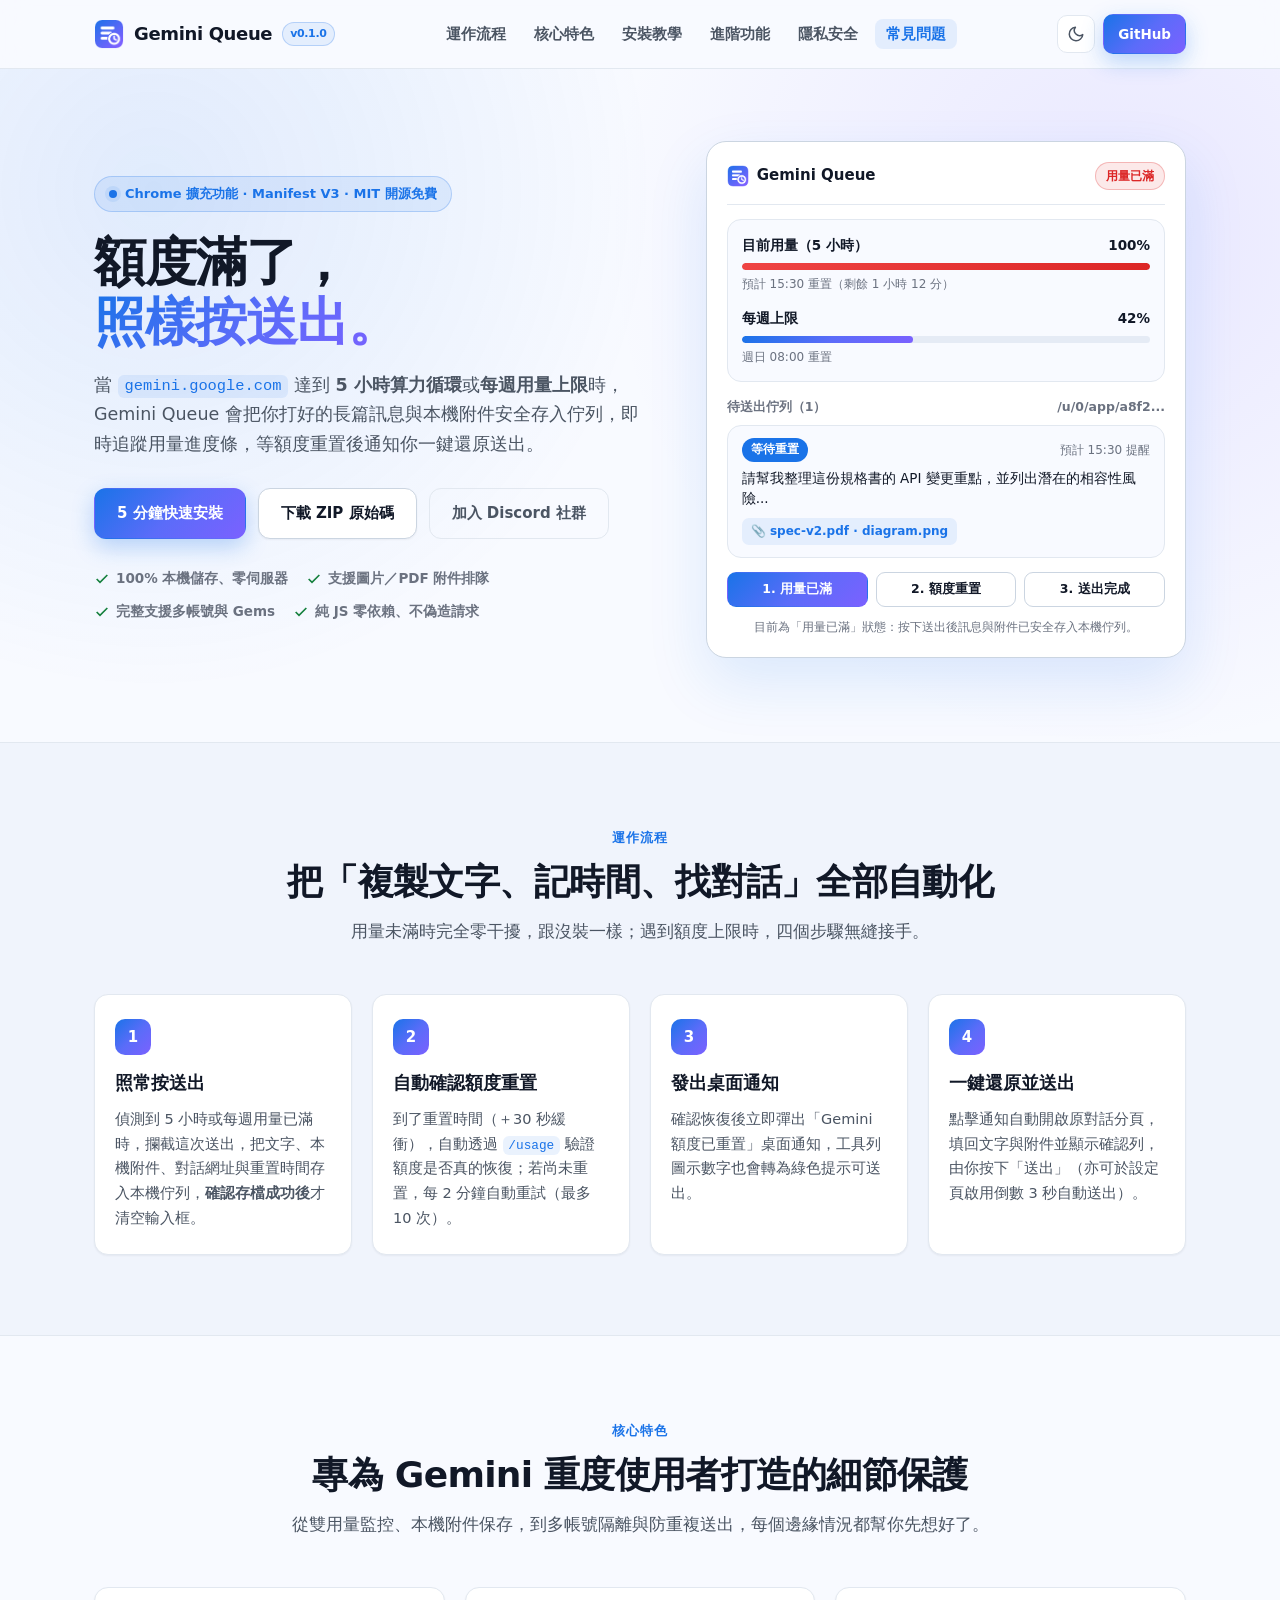
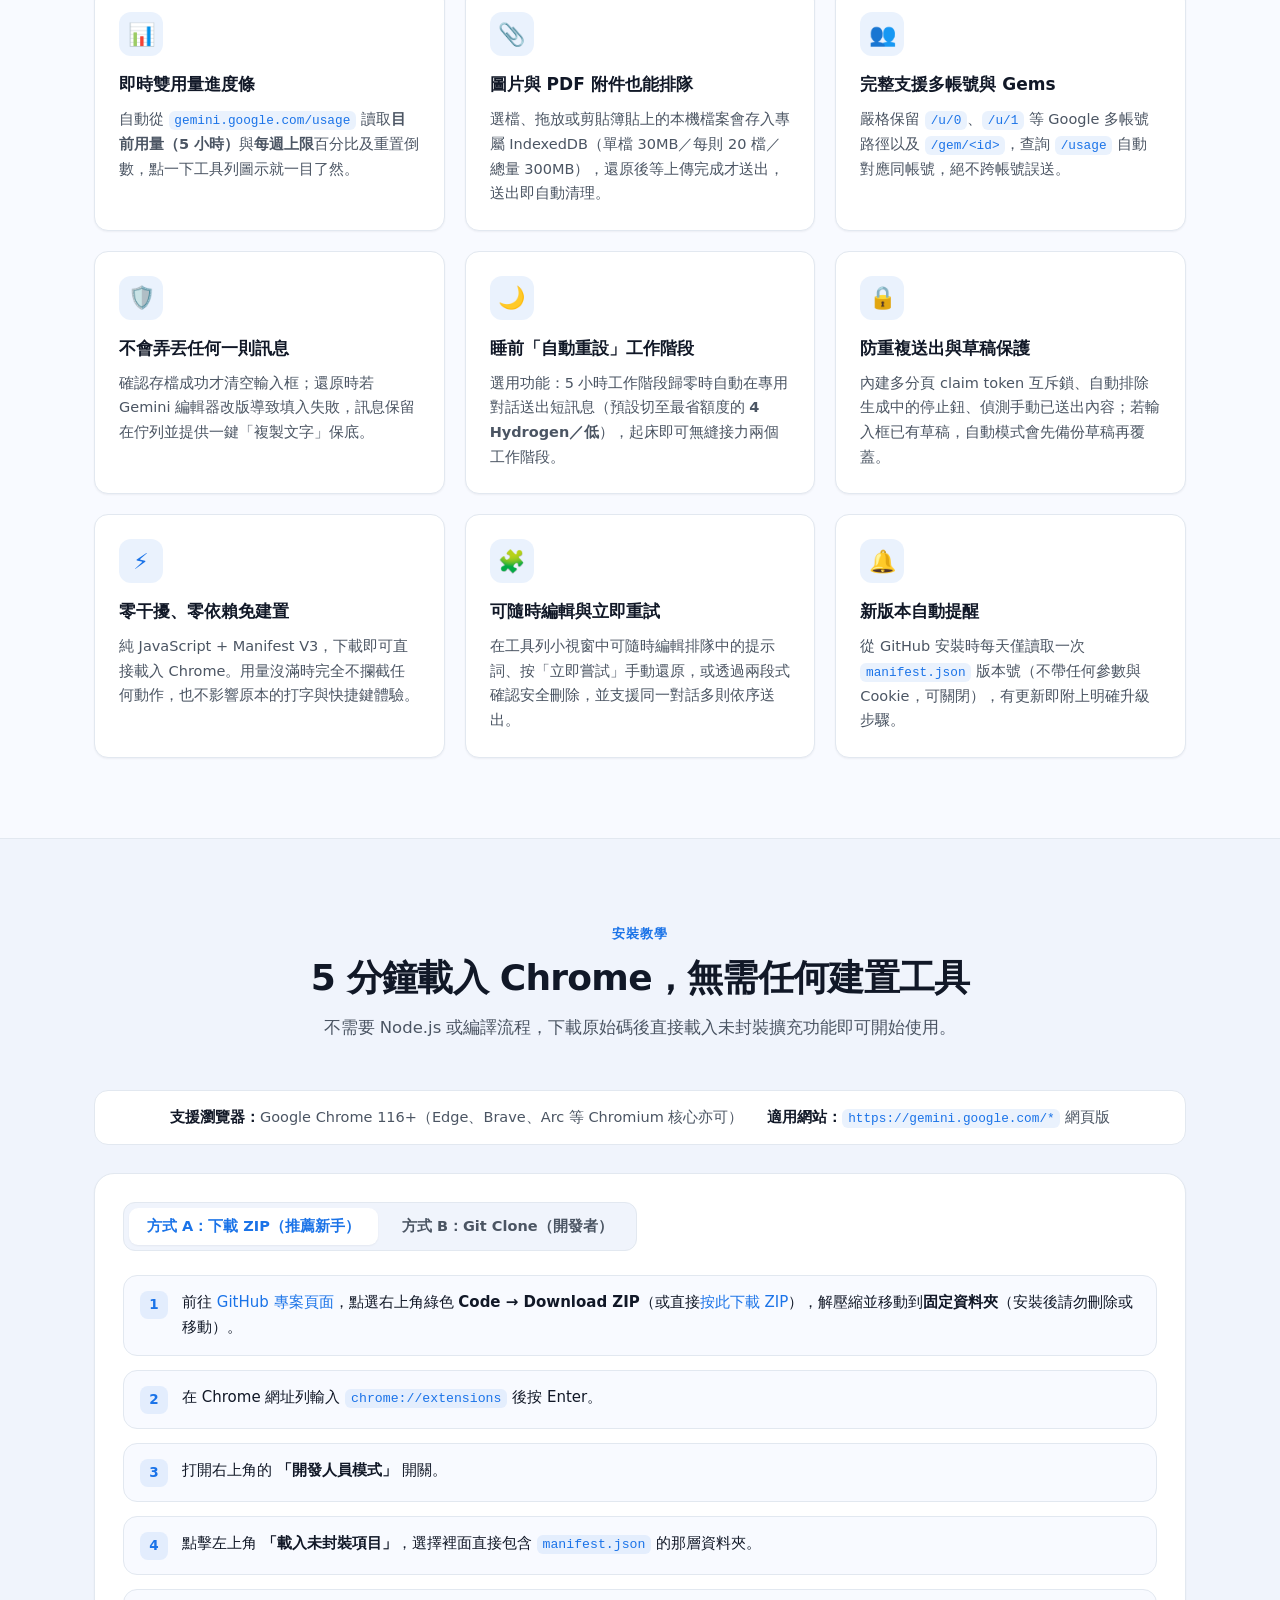
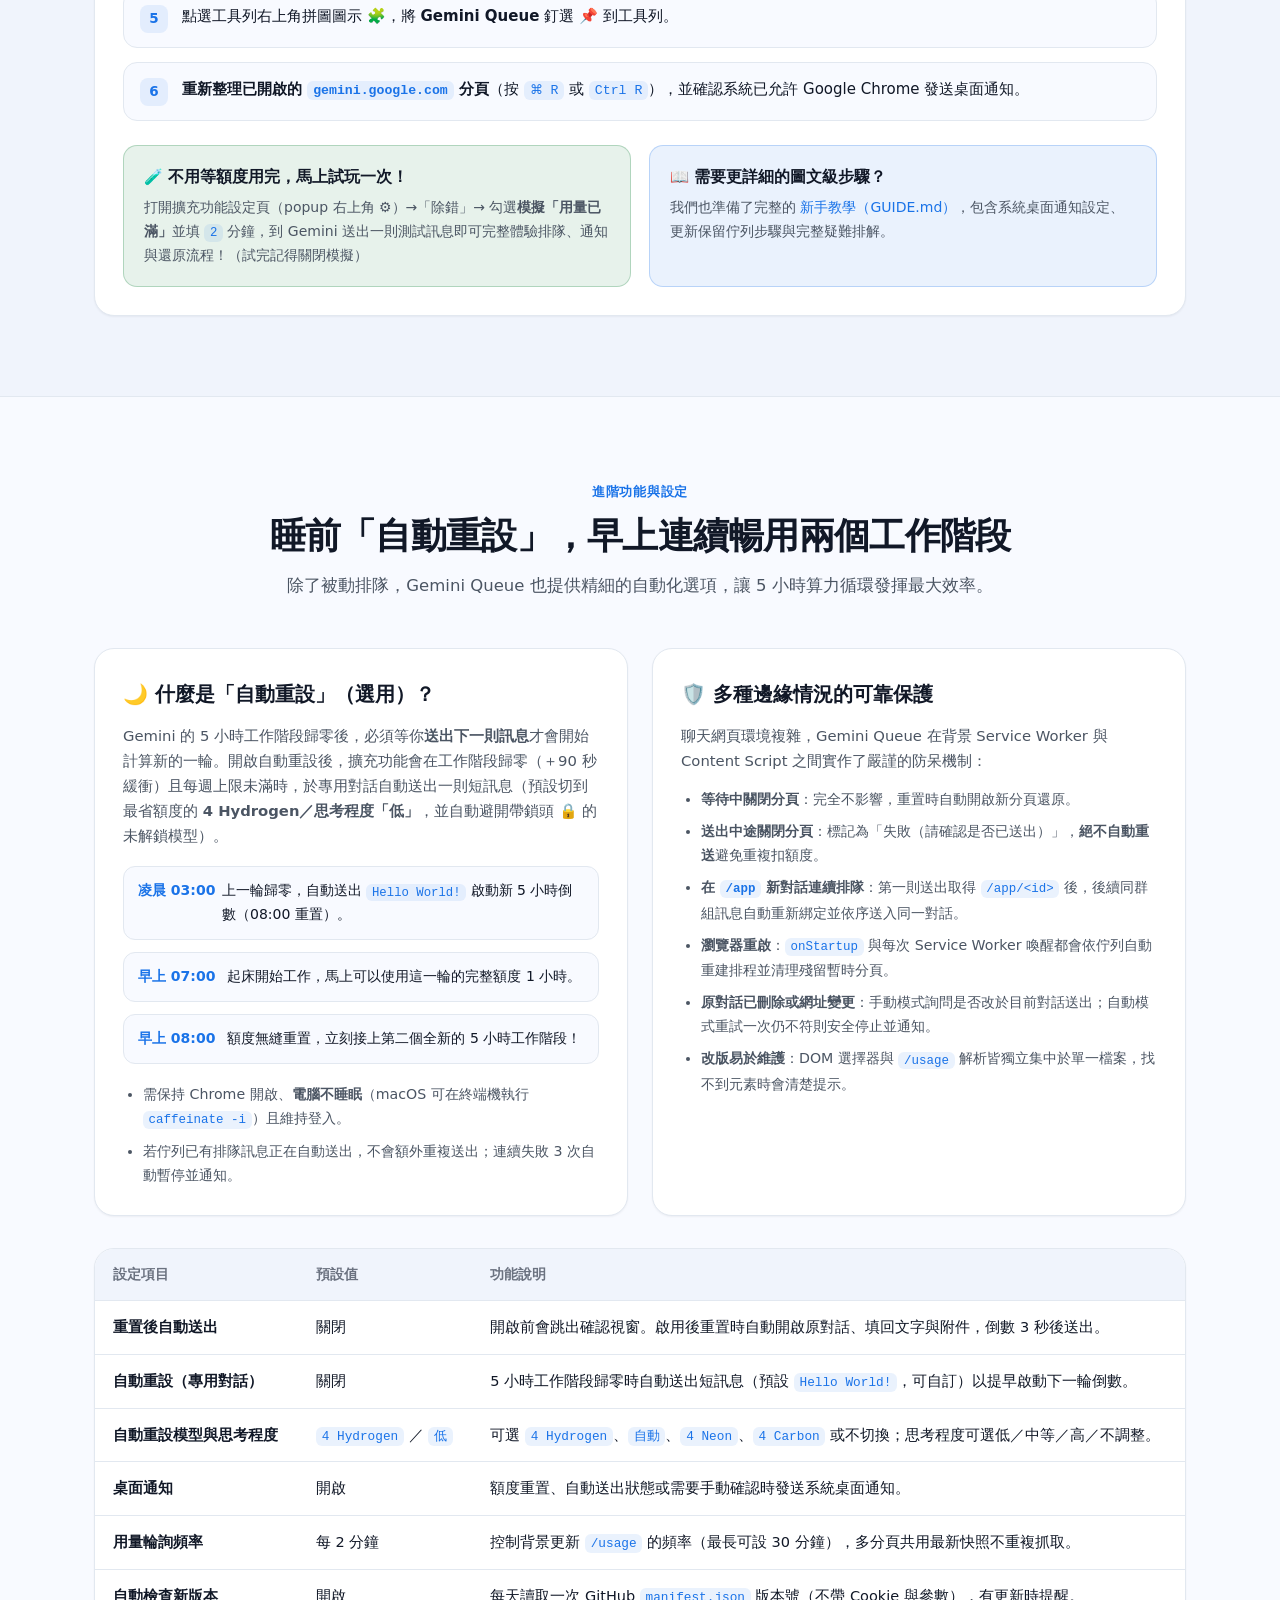
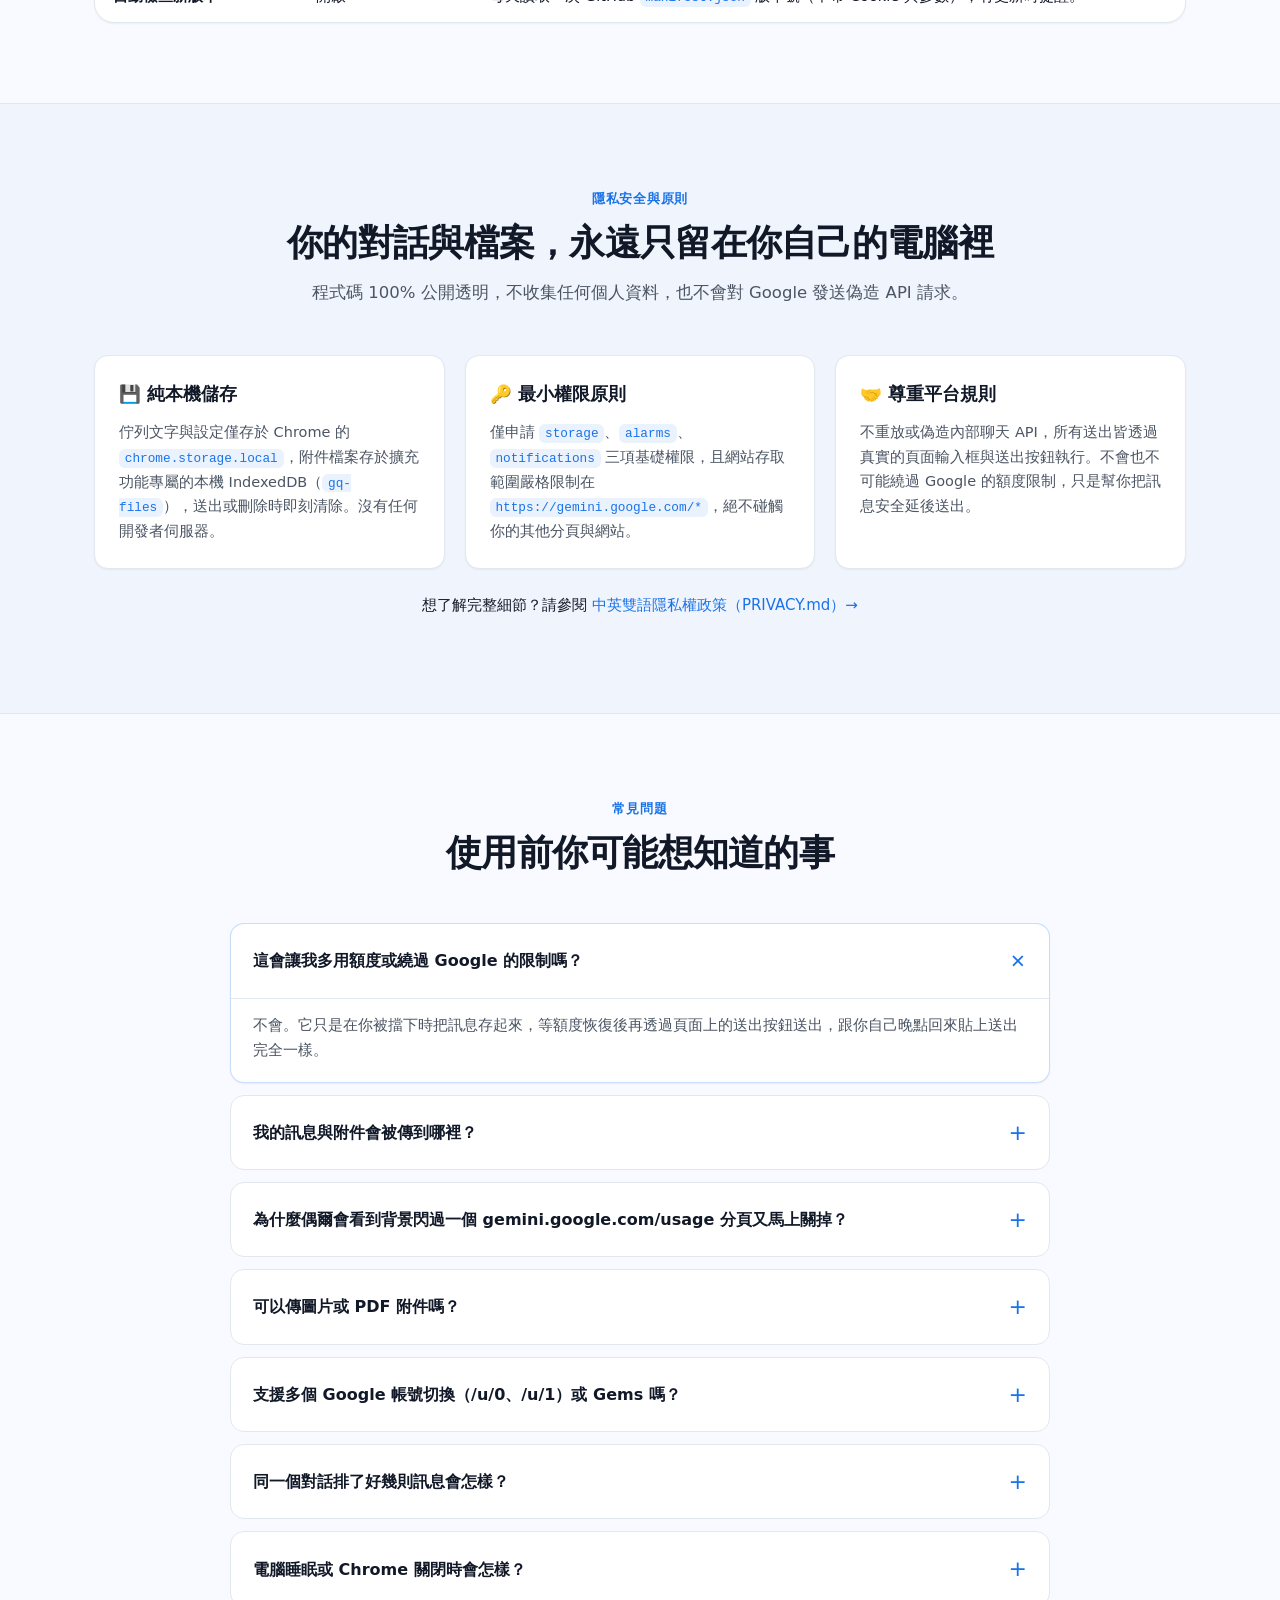
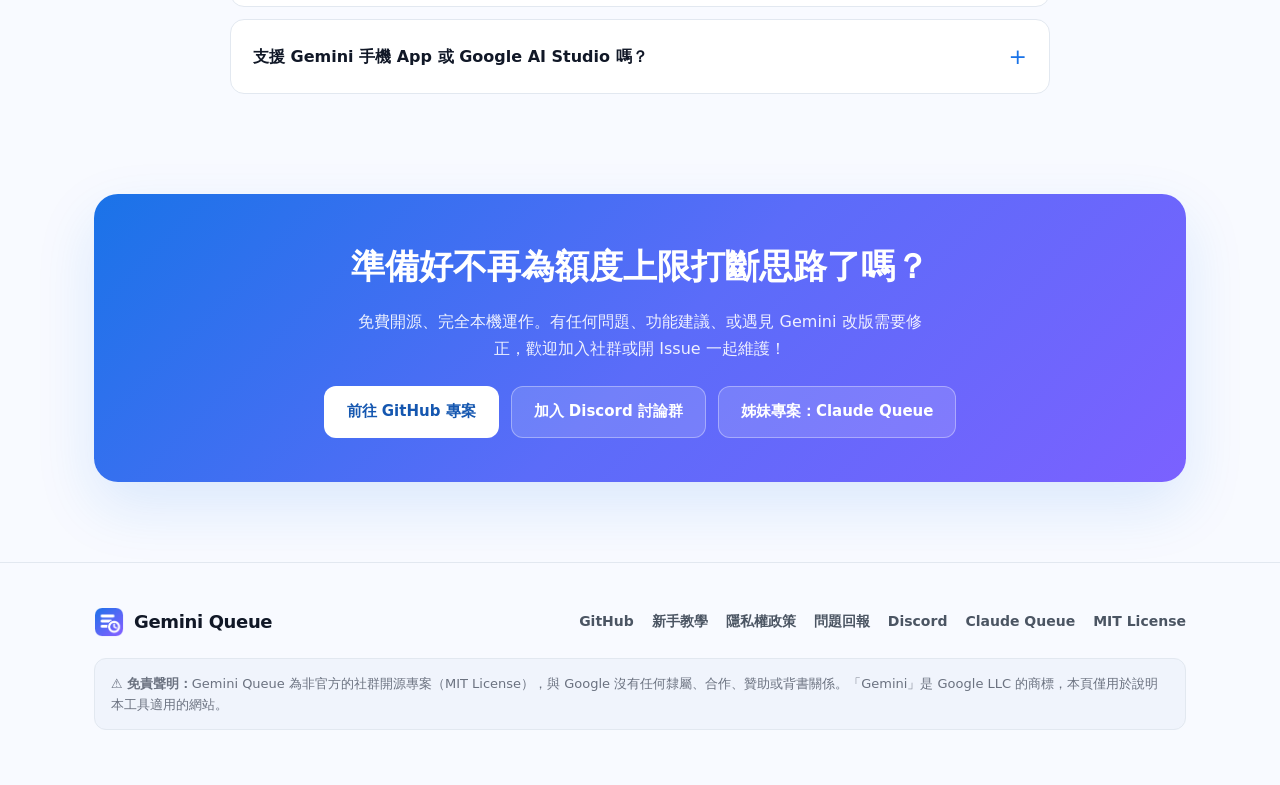
==== docs/index.html @ 6cb1bd37 "docs: add GitHub Pages landing site with SEO and OG preview image" ====
<!DOCTYPE html>
<html lang="zh-Hant">
<head>
  <meta charset="UTF-8">
  <meta name="viewport" content="width=device-width, initial-scale=1.0">
  <title>Gemini Queue — Gemini 用量達上限時自動排隊，額度重置後提醒送出 | 開源 Chrome 擴充功能</title>
  <meta name="description" content="免費開源的 Chrome 擴充功能。當 gemini.google.com 達到 5 小時算力或每週用量上限時，自動將你的訊息與圖片、PDF 附件存入本機佇列，即時追蹤雙用量進度條，並在額度重置後通知你一鍵還原送出。完全本機運作、零伺服器。">
  <meta name="keywords" content="Gemini Queue, Gemini Chrome 擴充功能, Gemini 用量上限, Gemini 額度重置, gemini.google.com, 自動排隊, 訊息佇列, 自動重設, 5小時額度, 開源專案, Chrome Extension">
  <meta name="author" content="ivantw829">
  <meta name="robots" content="index, follow">
  <meta name="theme-color" content="#1a73e8" media="(prefers-color-scheme: light)">
  <meta name="theme-color" content="#0b1020" media="(prefers-color-scheme: dark)">
  <link rel="canonical" href="https://ivantw829.github.io/gemini-queue/">

  <!-- Open Graph / Facebook / LINE / Discord / LinkedIn -->
  <meta property="og:type" content="website">
  <meta property="og:url" content="https://ivantw829.github.io/gemini-queue/">
  <meta property="og:site_name" content="Gemini Queue">
  <meta property="og:locale" content="zh_TW">
  <meta property="og:title" content="Gemini Queue — 額度滿了，照樣按送出">
  <meta property="og:description" content="gemini.google.com 達 5 小時或每週額度上限時，自動保存訊息與本機附件，即時追蹤雙用量進度條，重置後通知你一鍵還原送出。100% 本機運作、MIT 開源免費。">
  <meta property="og:image" content="https://ivantw829.github.io/gemini-queue/og-image.png">
  <meta property="og:image:secure_url" content="https://ivantw829.github.io/gemini-queue/og-image.png">
  <meta property="og:image:type" content="image/png">
  <meta property="og:image:width" content="1200">
  <meta property="og:image:height" content="630">
  <meta property="og:image:alt" content="Gemini Queue — 在 gemini.google.com 用量滿時自動將訊息與附件排入本機佇列，額度重置後通知送出">

  <!-- Twitter / X Card -->
  <meta name="twitter:card" content="summary_large_image">
  <meta name="twitter:title" content="Gemini Queue — 額度滿了，照樣按送出">
  <meta name="twitter:description" content="gemini.google.com 達 5 小時或每週用量上限時，自動保存文字與圖片／PDF 附件至本機佇列，即時追蹤用量條，重置後通知還原送出。">
  <meta name="twitter:image" content="https://ivantw829.github.io/gemini-queue/og-image.png">
  <meta name="twitter:image:alt" content="Gemini Queue Chrome 擴充功能預覽：5 小時與每週雙用量進度條與本機訊息佇列">

  <!-- Favicons -->
  <link rel="icon" type="image/png" sizes="32x32" href="assets/icon32.png">
  <link rel="icon" type="image/png" sizes="128x128" href="assets/icon128.png">
  <link rel="apple-touch-icon" href="assets/icon128.png">

  <link rel="stylesheet" href="styles.css">

  <!-- Prevent flash of wrong theme -->
  <script>
    (function () {
      var saved = localStorage.getItem('gq-docs-theme');
      var dark = window.matchMedia && window.matchMedia('(prefers-color-scheme: dark)').matches;
      document.documentElement.setAttribute('data-theme', saved || (dark ? 'dark' : 'light'));
    })();
  </script>

  <!-- JSON-LD Structured Data: SoftwareApplication + FAQPage -->
  <script type="application/ld+json">
  {
    "@context": "https://schema.org",
    "@graph": [
      {
        "@type": "SoftwareApplication",
        "name": "Gemini Queue",
        "alternateName": "Gemini 佇列擴充功能",
        "applicationCategory": "BrowserApplication",
        "operatingSystem": "Chrome 116+, Edge, Brave, Arc",
        "softwareVersion": "0.1.0",
        "inLanguage": "zh-Hant",
        "url": "https://ivantw829.github.io/gemini-queue/",
        "downloadUrl": "https://github.com/ivantw829/gemini-queue",
        "codeRepository": "https://github.com/ivantw829/gemini-queue",
        "license": "https://opensource.org/licenses/MIT",
        "image": "https://ivantw829.github.io/gemini-queue/og-image.png",
        "description": "免費開源的 Chrome 擴充功能。當 gemini.google.com 達到 5 小時算力循環上限或每週上限時，自動把你要送出的訊息與本機附件存入佇列，等額度重置後發出桌面通知並協助填回原對話送出。",
        "offers": {
          "@type": "Offer",
          "price": "0",
          "priceCurrency": "TWD"
        },
        "author": {
          "@type": "Person",
          "name": "ivantw829",
          "url": "https://github.com/ivantw829"
        }
      },
      {
        "@type": "FAQPage",
        "mainEntity": [
          {
            "@type": "Question",
            "name": "這會讓我多用額度或繞過 Google 的限制嗎？",
            "acceptedAnswer": {
              "@type": "Answer",
              "text": "不會。它只是在你被擋下時把訊息存起來，等額度恢復後再透過頁面上的送出按鈕送出，跟你自己晚點回來貼上送出完全一樣。"
            }
          },
          {
            "@type": "Question",
            "name": "我的訊息與附件會被傳到哪裡？",
            "acceptedAnswer": {
              "@type": "Answer",
              "text": "哪裡都不會。佇列文字只存在你自己 Chrome 的 chrome.storage.local，附件存在擴充功能自己的本機 IndexedDB（gq-files），訊息送出或刪除時就會一併清除。"
            }
          },
          {
            "@type": "Question",
            "name": "可以傳圖片或 PDF 附件嗎？",
            "acceptedAnswer": {
              "@type": "Answer",
              "text": "可以。從電腦選取、拖放或剪貼簿貼上的檔案都會連同文字一起排隊（單檔上限 30MB、每則 20 個、佇列總量 300MB），重置後自動加回輸入區並等上傳完成才送出。Google 雲端硬碟連結的附件無法保存，遇到時會提示並照原本方式處理。"
            }
          },
          {
            "@type": "Question",
            "name": "支援多個 Google 帳號切換（/u/0、/u/1）或 Gems 嗎？",
            "acceptedAnswer": {
              "@type": "Answer",
              "text": "支援。排隊時會完整保留 /u/<n> 帳號路徑與 /gem/<id>，查詢 /usage 時也會自動對應同一個 /u/<n>/usage 帳號，不會跨帳號誤送或讀錯額度。"
            }
          },
          {
            "@type": "Question",
            "name": "為什麼偶爾會看到背景閃過一個 gemini.google.com/usage 分頁又馬上關掉？",
            "acceptedAnswer": {
              "@type": "Answer",
              "text": "因為 gemini.google.com 禁止 iframe 內嵌（X-Frame-Options: DENY）且用量百分比由前端動態渲染，擴充功能會在背景靜默開一個不搶焦點的 /usage 分頁讀取最新百分比，讀完（約 1–2 秒）立刻自動關閉。你也可以調整輪詢頻率，或自己釘選一個 /usage 分頁讓擴充功能直接複用。"
            }
          },
          {
            "@type": "Question",
            "name": "電腦睡眠或 Chrome 關閉時會怎樣？",
            "acceptedAnswer": {
              "@type": "Answer",
              "text": "Chrome 關閉時無法執行排程。下次打開 Chrome 時會自動重建排程；若重置時間已經過了，會立刻檢查並通知你。"
            }
          }
        ]
      }
    ]
  }
  </script>
</head>
<body>
  <!-- Header & Sticky Navigation -->
  <header class="site-header">
    <div class="container nav-inner">
      <a class="brand" href="#top" aria-label="Gemini Queue 首頁">
        <img src="assets/icon32.png" alt="Gemini Queue 圖示" width="30" height="30">
        <span>Gemini Queue</span>
        <span class="version-tag">v0.1.0</span>
      </a>

      <nav aria-label="主要導覽">
        <ul class="nav-links" id="navLinks">
          <li><a href="#workflow">運作流程</a></li>
          <li><a href="#features">核心特色</a></li>
          <li><a href="#install">安裝教學</a></li>
          <li><a href="#advanced">進階功能</a></li>
          <li><a href="#privacy">隱私安全</a></li>
          <li><a href="#faq">常見問題</a></li>
        </ul>
      </nav>

      <div class="nav-actions">
        <button class="icon-btn" id="themeToggle" type="button" aria-label="切換深淺色主題" title="切換深淺色主題">
          <svg id="iconSun" width="18" height="18" viewBox="0 0 24 24" fill="none" stroke="currentColor" stroke-width="2" stroke-linecap="round" stroke-linejoin="round" style="display:none" aria-hidden="true">
            <circle cx="12" cy="12" r="4"></circle>
            <path d="M12 2v2M12 20v2M4.93 4.93l1.41 1.41M17.66 17.66l1.41 1.41M2 12h2M20 12h2M6.34 17.66l-1.41 1.41M19.07 4.93l-1.41 1.41"></path>
          </svg>
          <svg id="iconMoon" width="18" height="18" viewBox="0 0 24 24" fill="none" stroke="currentColor" stroke-width="2" stroke-linecap="round" stroke-linejoin="round" aria-hidden="true">
            <path d="M21 12.79A9 9 0 1 1 11.21 3 7 7 0 0 0 21 12.79z"></path>
          </svg>
        </button>

        <a class="btn btn-primary btn-sm nav-cta-desktop" href="https://github.com/ivantw829/gemini-queue" target="_blank" rel="noopener noreferrer">
          GitHub
        </a>

        <button class="icon-btn menu-toggle" id="menuToggle" type="button" aria-label="開啟導覽選單" aria-expanded="false" aria-controls="navLinks">
          <svg width="20" height="20" viewBox="0 0 24 24" fill="none" stroke="currentColor" stroke-width="2" stroke-linecap="round" aria-hidden="true">
            <path d="M4 6h16M4 12h16M4 18h16"></path>
          </svg>
        </button>
      </div>
    </div>
  </header>

  <main id="top">
    <!-- Hero Section -->
    <section class="hero">
      <div class="container hero-grid">
        <div>
          <div class="hero-badge">
            <span class="pulse-dot" aria-hidden="true"></span>
            Chrome 擴充功能 · Manifest V3 · MIT 開源免費
          </div>
          <h1>
            額度滿了，<br>
            <span class="gradient-text">照樣按送出。</span>
          </h1>
          <p class="hero-desc">
            當 <code>gemini.google.com</code> 達到 <strong>5 小時算力循環</strong>或<strong>每週用量上限</strong>時，Gemini Queue 會把你打好的長篇訊息與本機附件安全存入佇列，即時追蹤用量進度條，等額度重置後通知你一鍵還原送出。
          </p>
          <div class="hero-cta">
            <a class="btn btn-primary" href="#install">
              5 分鐘快速安裝
            </a>
            <a class="btn btn-secondary" href="https://github.com/ivantw829/gemini-queue/archive/refs/heads/main.zip" rel="noopener noreferrer">
              下載 ZIP 原始碼
            </a>
            <a class="btn btn-ghost" href="https://discord.gg/yEpS7vSJtv" target="_blank" rel="noopener noreferrer">
              加入 Discord 社群
            </a>
          </div>
          <ul class="trust-list" aria-label="核心保證">
            <li>
              <svg width="16" height="16" viewBox="0 0 24 24" fill="none" stroke="currentColor" stroke-width="2.5" aria-hidden="true"><polyline points="20 6 9 17 4 12"></polyline></svg>
              100% 本機儲存、零伺服器
            </li>
            <li>
              <svg width="16" height="16" viewBox="0 0 24 24" fill="none" stroke="currentColor" stroke-width="2.5" aria-hidden="true"><polyline points="20 6 9 17 4 12"></polyline></svg>
              支援圖片／PDF 附件排隊
            </li>
            <li>
              <svg width="16" height="16" viewBox="0 0 24 24" fill="none" stroke="currentColor" stroke-width="2.5" aria-hidden="true"><polyline points="20 6 9 17 4 12"></polyline></svg>
              完整支援多帳號與 Gems
            </li>
            <li>
              <svg width="16" height="16" viewBox="0 0 24 24" fill="none" stroke="currentColor" stroke-width="2.5" aria-hidden="true"><polyline points="20 6 9 17 4 12"></polyline></svg>
              純 JS 零依賴、不偽造請求
            </li>
          </ul>
        </div>

        <!-- Interactive Popup Preview -->
        <div class="demo-shell" aria-label="Gemini Queue 互動體驗預覽">
          <div class="demo-topbar">
            <div class="demo-title">
              <img src="assets/icon32.png" alt="" width="22" height="22">
              <span>Gemini Queue</span>
            </div>
            <span class="demo-status-pill" id="demoStatus">用量已滿</span>
          </div>

          <div class="demo-card">
            <div class="meter">
              <div class="meter-head">
                <span>目前用量（5 小時）</span>
                <span id="demoFivePct">100%</span>
              </div>
              <div class="meter-bar">
                <div class="meter-fill full" id="demoFiveFill" style="width: 100%"></div>
              </div>
              <div class="meter-meta" id="demoFiveMeta">預計 15:30 重置（剩餘 1 小時 12 分）</div>
            </div>
            <div class="meter">
              <div class="meter-head">
                <span>每週上限</span>
                <span id="demoWeekPct">42%</span>
              </div>
              <div class="meter-bar">
                <div class="meter-fill" id="demoWeekFill" style="width: 42%"></div>
              </div>
              <div class="meter-meta" id="demoWeekMeta">週日 08:00 重置</div>
            </div>
          </div>

          <div class="demo-queue-head">
            <span id="demoQueueCount">待送出佇列（1）</span>
            <span>/u/0/app/a8f2...</span>
          </div>

          <div class="demo-queue-item" id="demoQueueCard">
            <div class="demo-item-top">
              <span class="badge badge-waiting" id="demoBadge">等待重置</span>
              <span class="meter-meta" id="demoItemTime">預計 15:30 提醒</span>
            </div>
            <p class="demo-item-text">請幫我整理這份規格書的 API 變更重點，並列出潛在的相容性風險...</p>
            <div class="demo-item-files">📎 spec-v2.pdf · diagram.png</div>
          </div>

          <div class="demo-controls" role="group" aria-label="互動狀態切換">
            <button class="demo-btn active" type="button" data-demo-state="full" aria-pressed="true">1. 用量已滿</button>
            <button class="demo-btn" type="button" data-demo-state="reset" aria-pressed="false">2. 額度重置</button>
            <button class="demo-btn" type="button" data-demo-state="sent" aria-pressed="false">3. 送出完成</button>
          </div>
          <p class="demo-hint" id="demoHint">目前為「用量已滿」狀態：按下送出後訊息與附件已安全存入本機佇列。</p>
        </div>
      </div>
    </section>

    <!-- How It Works -->
    <section class="section section-alt" id="workflow">
      <div class="container">
        <div class="section-header">
          <span class="section-eyebrow">運作流程</span>
          <h2>把「複製文字、記時間、找對話」全部自動化</h2>
          <p>用量未滿時完全零干擾，跟沒裝一樣；遇到額度上限時，四個步驟無縫接手。</p>
        </div>

        <div class="steps-grid">
          <article class="step-card">
            <div class="step-num">1</div>
            <h3>照常按送出</h3>
            <p>偵測到 5 小時或每週用量已滿時，攔截這次送出，把文字、本機附件、對話網址與重置時間存入本機佇列，<strong>確認存檔成功後</strong>才清空輸入框。</p>
          </article>
          <article class="step-card">
            <div class="step-num">2</div>
            <h3>自動確認額度重置</h3>
            <p>到了重置時間（＋30 秒緩衝），自動透過 <code>/usage</code> 驗證額度是否真的恢復；若尚未重置，每 2 分鐘自動重試（最多 10 次）。</p>
          </article>
          <article class="step-card">
            <div class="step-num">3</div>
            <h3>發出桌面通知</h3>
            <p>確認恢復後立即彈出「Gemini 額度已重置」桌面通知，工具列圖示數字也會轉為綠色提示可送出。</p>
          </article>
          <article class="step-card">
            <div class="step-num">4</div>
            <h3>一鍵還原並送出</h3>
            <p>點擊通知自動開啟原對話分頁，填回文字與附件並顯示確認列，由你按下「送出」（亦可於設定頁啟用倒數 3 秒自動送出）。</p>
          </article>
        </div>
      </div>
    </section>

    <!-- Core Features -->
    <section class="section" id="features">
      <div class="container">
        <div class="section-header">
          <span class="section-eyebrow">核心特色</span>
          <h2>專為 Gemini 重度使用者打造的細節保護</h2>
          <p>從雙用量監控、本機附件保存，到多帳號隔離與防重複送出，每個邊緣情況都幫你先想好了。</p>
        </div>

        <div class="features-grid">
          <article class="feature-card">
            <div class="feature-icon" aria-hidden="true">📊</div>
            <h3>即時雙用量進度條</h3>
            <p>自動從 <code>gemini.google.com/usage</code> 讀取<strong>目前用量（5 小時）</strong>與<strong>每週上限</strong>百分比及重置倒數，點一下工具列圖示就一目了然。</p>
          </article>

          <article class="feature-card">
            <div class="feature-icon" aria-hidden="true">📎</div>
            <h3>圖片與 PDF 附件也能排隊</h3>
            <p>選檔、拖放或剪貼簿貼上的本機檔案會存入專屬 IndexedDB（單檔 30MB／每則 20 檔／總量 300MB），還原後等上傳完成才送出，送出即自動清理。</p>
          </article>

          <article class="feature-card">
            <div class="feature-icon" aria-hidden="true">👥</div>
            <h3>完整支援多帳號與 Gems</h3>
            <p>嚴格保留 <code>/u/0</code>、<code>/u/1</code> 等 Google 多帳號路徑以及 <code>/gem/&lt;id&gt;</code>，查詢 <code>/usage</code> 自動對應同帳號，絕不跨帳號誤送。</p>
          </article>

          <article class="feature-card">
            <div class="feature-icon" aria-hidden="true">🛡️</div>
            <h3>不會弄丟任何一則訊息</h3>
            <p>確認存檔成功才清空輸入框；還原時若 Gemini 編輯器改版導致填入失敗，訊息保留在佇列並提供一鍵「複製文字」保底。</p>
          </article>

          <article class="feature-card">
            <div class="feature-icon" aria-hidden="true">🌙</div>
            <h3>睡前「自動重設」工作階段</h3>
            <p>選用功能：5 小時工作階段歸零時自動在專用對話送出短訊息（預設切至最省額度的 <strong>4 Hydrogen／低</strong>），起床即可無縫接力兩個工作階段。</p>
          </article>

          <article class="feature-card">
            <div class="feature-icon" aria-hidden="true">🔒</div>
            <h3>防重複送出與草稿保護</h3>
            <p>內建多分頁 claim token 互斥鎖、自動排除生成中的停止鈕、偵測手動已送出內容；若輸入框已有草稿，自動模式會先備份草稿再覆蓋。</p>
          </article>

          <article class="feature-card">
            <div class="feature-icon" aria-hidden="true">⚡</div>
            <h3>零干擾、零依賴免建置</h3>
            <p>純 JavaScript + Manifest V3，下載即可直接載入 Chrome。用量沒滿時完全不攔截任何動作，也不影響原本的打字與快捷鍵體驗。</p>
          </article>

          <article class="feature-card">
            <div class="feature-icon" aria-hidden="true">🧩</div>
            <h3>可隨時編輯與立即重試</h3>
            <p>在工具列小視窗中可隨時編輯排隊中的提示詞、按「立即嘗試」手動還原，或透過兩段式確認安全刪除，並支援同一對話多則依序送出。</p>
          </article>

          <article class="feature-card">
            <div class="feature-icon" aria-hidden="true">🔔</div>
            <h3>新版本自動提醒</h3>
            <p>從 GitHub 安裝時每天僅讀取一次 <code>manifest.json</code> 版本號（不帶任何參數與 Cookie，可關閉），有更新即附上明確升級步驟。</p>
          </article>
        </div>
      </div>
    </section>

    <!-- Installation Guide -->
    <section class="section section-alt" id="install">
      <div class="container">
        <div class="section-header">
          <span class="section-eyebrow">安裝教學</span>
          <h2>5 分鐘載入 Chrome，無需任何建置工具</h2>
          <p>不需要 Node.js 或編譯流程，下載原始碼後直接載入未封裝擴充功能即可開始使用。</p>
        </div>

        <div class="prereq-bar">
          <span><strong>支援瀏覽器：</strong>Google Chrome 116+（Edge、Brave、Arc 等 Chromium 核心亦可）</span>
          <span><strong>適用網站：</strong><code>https://gemini.google.com/*</code> 網頁版</span>
        </div>

        <div class="tabs-wrap">
          <div class="tab-list" role="tablist" aria-label="安裝方式">
            <button class="tab-btn active" type="button" role="tab" aria-selected="true" data-tab-target="zip">方式 A：下載 ZIP（推薦新手）</button>
            <button class="tab-btn" type="button" role="tab" aria-selected="false" data-tab-target="git">方式 B：Git Clone（開發者）</button>
          </div>

          <div class="tab-panel" data-tab-panel="zip">
            <ol class="install-steps">
              <li><span>前往 <a href="https://github.com/ivantw829/gemini-queue" target="_blank" rel="noopener noreferrer">GitHub 專案頁面</a>，點選右上角綠色 <strong>Code → Download ZIP</strong>（或直接<a href="https://github.com/ivantw829/gemini-queue/archive/refs/heads/main.zip" rel="noopener noreferrer">按此下載 ZIP</a>），解壓縮並移動到<strong>固定資料夾</strong>（安裝後請勿刪除或移動）。</span></li>
              <li><span>在 Chrome 網址列輸入 <code>chrome://extensions</code> 後按 Enter。</span></li>
              <li><span>打開右上角的 <strong>「開發人員模式」</strong> 開關。</span></li>
              <li><span>點擊左上角 <strong>「載入未封裝項目」</strong>，選擇裡面直接包含 <code>manifest.json</code> 的那層資料夾。</span></li>
              <li><span>點選工具列右上角拼圖圖示 🧩，將 <strong>Gemini Queue</strong> 釘選 📌 到工具列。</span></li>
              <li><span><strong>重新整理已開啟的 <code>gemini.google.com</code> 分頁</strong>（按 <code>⌘ R</code> 或 <code>Ctrl R</code>），並確認系統已允許 Google Chrome 發送桌面通知。</span></li>
            </ol>
          </div>

          <div class="tab-panel" data-tab-panel="git" hidden>
            <div class="code-block">
              <code>git clone https://github.com/ivantw829/gemini-queue.git</code>
              <button class="copy-btn" type="button" data-copy="git clone https://github.com/ivantw829/gemini-queue.git">複製指令</button>
            </div>
            <ol class="install-steps">
              <li><span>執行上方指令複製專案到本地固定目錄。</span></li>
              <li><span>開啟 Chrome 網址列 <code>chrome://extensions</code>，打開右上角<strong>「開發人員模式」</strong>。</span></li>
              <li><span>按左上角<strong>「載入未封裝項目」</strong>，選擇 <code>gemini-queue</code> 資料夾。</span></li>
              <li><span>釘選圖示到工具列，並<strong>重新整理已開著的 <code>gemini.google.com</code> 分頁</strong>即可生效。</span></li>
            </ol>
            <div class="code-block" style="margin-top:16px;margin-bottom:0;">
              <code>git pull  # 日後更新程式碼後，到 chrome://extensions 按 ↻ 重新載入即可</code>
              <button class="copy-btn" type="button" data-copy="git pull">複製更新指令</button>
            </div>
          </div>

          <div class="callout-grid">
            <div class="callout callout-tip">
              <h4>🧪 不用等額度用完，馬上試玩一次！</h4>
              <p>打開擴充功能設定頁（popup 右上角 ⚙）→「除錯」→ 勾選<strong>模擬「用量已滿」</strong>並填 <code>2</code> 分鐘，到 Gemini 送出一則測試訊息即可完整體驗排隊、通知與還原流程！（試完記得關閉模擬）</p>
            </div>
            <div class="callout callout-info">
              <h4>📖 需要更詳細的圖文級步驟？</h4>
              <p>我們也準備了完整的 <a href="https://github.com/ivantw829/gemini-queue/blob/main/GUIDE.md" target="_blank" rel="noopener noreferrer">新手教學（GUIDE.md）</a>，包含系統桌面通知設定、更新保留佇列步驟與完整疑難排解。</p>
            </div>
          </div>
        </div>
      </div>
    </section>

    <!-- Advanced Features & Settings -->
    <section class="section" id="advanced">
      <div class="container">
        <div class="section-header">
          <span class="section-eyebrow">進階功能與設定</span>
          <h2>睡前「自動重設」，早上連續暢用兩個工作階段</h2>
          <p>除了被動排隊，Gemini Queue 也提供精細的自動化選項，讓 5 小時算力循環發揮最大效率。</p>
        </div>

        <div class="split-grid">
          <article class="panel-card">
            <h3>🌙 什麼是「自動重設」（選用）？</h3>
            <p>Gemini 的 5 小時工作階段歸零後，必須等你<strong>送出下一則訊息</strong>才會開始計算新的一輪。開啟自動重設後，擴充功能會在工作階段歸零（＋90 秒緩衝）且每週上限未滿時，於專用對話自動送出一則短訊息（預設切到最省額度的 <strong>4 Hydrogen／思考程度「低」</strong>，並自動避開帶鎖頭 🔒 的未解鎖模型）。</p>
            <div class="timeline">
              <div class="timeline-row">
                <span class="timeline-time">凌晨 03:00</span>
                <span>上一輪歸零，自動送出 <code>Hello World!</code> 啟動新 5 小時倒數（08:00 重置）。</span>
              </div>
              <div class="timeline-row">
                <span class="timeline-time">早上 07:00</span>
                <span>起床開始工作，馬上可以使用這一輪的完整額度 1 小時。</span>
              </div>
              <div class="timeline-row">
                <span class="timeline-time">早上 08:00</span>
                <span>額度無縫重置，立刻接上第二個全新的 5 小時工作階段！</span>
              </div>
            </div>
            <ul class="bullet-list">
              <li>需保持 Chrome 開啟、<strong>電腦不睡眠</strong>（macOS 可在終端機執行 <code>caffeinate -i</code>）且維持登入。</li>
              <li>若佇列已有排隊訊息正在自動送出，不會額外重複送出；連續失敗 3 次自動暫停並通知。</li>
            </ul>
          </article>

          <article class="panel-card">
            <h3>🛡️ 多種邊緣情況的可靠保護</h3>
            <p>聊天網頁環境複雜，Gemini Queue 在背景 Service Worker 與 Content Script 之間實作了嚴謹的防呆機制：</p>
            <ul class="bullet-list">
              <li><strong>等待中關閉分頁</strong>：完全不影響，重置時自動開啟新分頁還原。</li>
              <li><strong>送出中途關閉分頁</strong>：標記為「失敗（請確認是否已送出）」，<strong>絕不自動重送</strong>避免重複扣額度。</li>
              <li><strong>在 <code>/app</code> 新對話連續排隊</strong>：第一則送出取得 <code>/app/&lt;id&gt;</code> 後，後續同群組訊息自動重新綁定並依序送入同一對話。</li>
              <li><strong>瀏覽器重啟</strong>：<code>onStartup</code> 與每次 Service Worker 喚醒都會依佇列自動重建排程並清理殘留暫時分頁。</li>
              <li><strong>原對話已刪除或網址變更</strong>：手動模式詢問是否改於目前對話送出；自動模式重試一次仍不符則安全停止並通知。</li>
              <li><strong>改版易於維護</strong>：DOM 選擇器與 <code>/usage</code> 解析皆獨立集中於單一檔案，找不到元素時會清楚提示。</li>
            </ul>
          </article>
        </div>

        <div class="table-wrap" role="region" aria-label="設定頁選項總覽" tabindex="0">
          <table>
            <thead>
              <tr>
                <th>設定項目</th>
                <th>預設值</th>
                <th>功能說明</th>
              </tr>
            </thead>
            <tbody>
              <tr>
                <td><strong>重置後自動送出</strong></td>
                <td>關閉</td>
                <td>開啟前會跳出確認視窗。啟用後重置時自動開啟原對話、填回文字與附件，倒數 3 秒後送出。</td>
              </tr>
              <tr>
                <td><strong>自動重設（專用對話）</strong></td>
                <td>關閉</td>
                <td>5 小時工作階段歸零時自動送出短訊息（預設 <code>Hello World!</code>，可自訂）以提早啟動下一輪倒數。</td>
              </tr>
              <tr>
                <td><strong>自動重設模型與思考程度</strong></td>
                <td><code>4 Hydrogen</code> ／ <code>低</code></td>
                <td>可選 <code>4 Hydrogen</code>、<code>自動</code>、<code>4 Neon</code>、<code>4 Carbon</code> 或不切換；思考程度可選低／中等／高／不調整。</td>
              </tr>
              <tr>
                <td><strong>桌面通知</strong></td>
                <td>開啟</td>
                <td>額度重置、自動送出狀態或需要手動確認時發送系統桌面通知。</td>
              </tr>
              <tr>
                <td><strong>用量輪詢頻率</strong></td>
                <td>每 2 分鐘</td>
                <td>控制背景更新 <code>/usage</code> 的頻率（最長可設 30 分鐘），多分頁共用最新快照不重複抓取。</td>
              </tr>
              <tr>
                <td><strong>自動檢查新版本</strong></td>
                <td>開啟</td>
                <td>每天讀取一次 GitHub <code>manifest.json</code> 版本號（不帶 Cookie 與參數），有更新時提醒。</td>
              </tr>
            </tbody>
          </table>
        </div>
      </div>
    </section>

    <!-- Privacy & Architecture -->
    <section class="section section-alt" id="privacy">
      <div class="container">
        <div class="section-header">
          <span class="section-eyebrow">隱私安全與原則</span>
          <h2>你的對話與檔案，永遠只留在你自己的電腦裡</h2>
          <p>程式碼 100% 公開透明，不收集任何個人資料，也不會對 Google 發送偽造 API 請求。</p>
        </div>

        <div class="privacy-grid">
          <article class="privacy-card">
            <h3>💾 純本機儲存</h3>
            <p>佇列文字與設定僅存於 Chrome 的 <code>chrome.storage.local</code>，附件檔案存於擴充功能專屬的本機 IndexedDB（<code>gq-files</code>），送出或刪除時即刻清除。沒有任何開發者伺服器。</p>
          </article>
          <article class="privacy-card">
            <h3>🔑 最小權限原則</h3>
            <p>僅申請 <code>storage</code>、<code>alarms</code>、<code>notifications</code> 三項基礎權限，且網站存取範圍嚴格限制在 <code>https://gemini.google.com/*</code>，絕不碰觸你的其他分頁與網站。</p>
          </article>
          <article class="privacy-card">
            <h3>🤝 尊重平台規則</h3>
            <p>不重放或偽造內部聊天 API，所有送出皆透過真實的頁面輸入框與送出按鈕執行。不會也不可能繞過 Google 的額度限制，只是幫你把訊息安全延後送出。</p>
          </article>
        </div>

        <p style="text-align:center; margin-top:24px; font-size:15px;">
          想了解完整細節？請參閱 <a href="https://github.com/ivantw829/gemini-queue/blob/main/PRIVACY.md" target="_blank" rel="noopener noreferrer">中英雙語隱私權政策（PRIVACY.md）→</a>
        </p>
      </div>
    </section>

    <!-- FAQ Section -->
    <section class="section" id="faq">
      <div class="container">
        <div class="section-header">
          <span class="section-eyebrow">常見問題</span>
          <h2>使用前你可能想知道的事</h2>
        </div>

        <div class="faq-list">
          <details class="faq-item" open>
            <summary>這會讓我多用額度或繞過 Google 的限制嗎？</summary>
            <div class="faq-body">
              <p>不會。它只是在你被擋下時把訊息存起來，等額度恢復後再透過頁面上的送出按鈕送出，跟你自己晚點回來貼上送出完全一樣。</p>
            </div>
          </details>

          <details class="faq-item">
            <summary>我的訊息與附件會被傳到哪裡？</summary>
            <div class="faq-body">
              <p>哪裡都不會。佇列文字只存在你自己 Chrome 的 <code>chrome.storage.local</code>，附件存在擴充功能自己的本機 IndexedDB（<code>gq-files</code>），訊息送出或刪除時就會一併清除。詳見 <a href="https://github.com/ivantw829/gemini-queue/blob/main/PRIVACY.md" target="_blank" rel="noopener noreferrer">PRIVACY.md</a>。</p>
            </div>
          </details>

          <details class="faq-item">
            <summary>為什麼偶爾會看到背景閃過一個 gemini.google.com/usage 分頁又馬上關掉？</summary>
            <div class="faq-body">
              <p>因為 <code>gemini.google.com</code> 禁止 <code>iframe</code> 內嵌（<code>X-Frame-Options: DENY</code>）且用量百分比由前端動態渲染，擴充功能會在背景靜默開一個不搶焦點的 <code>/usage</code> 分頁讀取最新百分比，讀完（約 1–2 秒）立刻自動關閉。如果你不想讓它開關分頁，可以調整設定頁的「用量輪詢頻率」（最長 30 分鐘），或自己把一個 <code>/usage</code> 分頁釘選在瀏覽器裡，擴充功能就會直接複用它。</p>
            </div>
          </details>

          <details class="faq-item">
            <summary>可以傳圖片或 PDF 附件嗎？</summary>
            <div class="faq-body">
              <p>可以！從電腦選取、拖放或剪貼簿貼上的檔案都會連同文字一起排隊，重置後自動加回輸入區並等上傳完成才送出。Google 雲端硬碟連結的附件無法保存，遇到時會提示並照原本方式處理。</p>
            </div>
          </details>

          <details class="faq-item">
            <summary>支援多個 Google 帳號切換（/u/0、/u/1）或 Gems 嗎？</summary>
            <div class="faq-body">
              <p>支援。排隊時會完整保留 <code>/u/&lt;n&gt;</code> 帳號路徑與 <code>/gem/&lt;id&gt;</code>，查詢 <code>/usage</code> 時也會自動對應同一個 <code>/u/&lt;n&gt;/usage</code> 帳號，不會跨帳號誤送或讀錯額度。</p>
            </div>
          </details>

          <details class="faq-item">
            <summary>同一個對話排了好幾則訊息會怎樣？</summary>
            <div class="faq-body">
              <p>會依排隊順序一則一則處理：送出第一則後，等 Gemini 回應生成完畢（停止按鈕消失），再自動還原下一則。</p>
            </div>
          </details>

          <details class="faq-item">
            <summary>電腦睡眠或 Chrome 關閉時會怎樣？</summary>
            <div class="faq-body">
              <p>Chrome 關閉時無法執行排程。下次打開 Chrome 時會自動重建排程；若重置時間已經過了，會立刻檢查並通知你。</p>
            </div>
          </details>

          <details class="faq-item">
            <summary>支援 Gemini 手機 App 或 Google AI Studio 嗎？</summary>
            <div class="faq-body">
              <p>不支援，目前僅支援桌面瀏覽器的 <code>https://gemini.google.com/*</code> 網頁版。</p>
            </div>
          </details>
        </div>
      </div>
    </section>

    <!-- Community CTA -->
    <section class="section" style="padding-top: 20px;">
      <div class="container">
        <div class="cta-banner">
          <h2>準備好不再為額度上限打斷思路了嗎？</h2>
          <p>免費開源、完全本機運作。有任何問題、功能建議、或遇見 Gemini 改版需要修正，歡迎加入社群或開 Issue 一起維護！</p>
          <div class="cta-actions">
            <a class="btn btn-white" href="https://github.com/ivantw829/gemini-queue" target="_blank" rel="noopener noreferrer">
              前往 GitHub 專案
            </a>
            <a class="btn btn-outline-white" href="https://discord.gg/yEpS7vSJtv" target="_blank" rel="noopener noreferrer">
              加入 Discord 討論群
            </a>
            <a class="btn btn-outline-white" href="https://github.com/ivantw829/claude-queue" target="_blank" rel="noopener noreferrer">
              姊妹專案：Claude Queue
            </a>
          </div>
        </div>
      </div>
    </section>
  </main>

  <!-- Footer -->
  <footer class="site-footer">
    <div class="container">
      <div class="footer-top">
        <div class="brand">
          <img src="assets/icon32.png" alt="Gemini Queue" width="26" height="26">
          <span>Gemini Queue</span>
        </div>
        <div class="footer-links">
          <a href="https://github.com/ivantw829/gemini-queue" target="_blank" rel="noopener noreferrer">GitHub</a>
          <a href="https://github.com/ivantw829/gemini-queue/blob/main/GUIDE.md" target="_blank" rel="noopener noreferrer">新手教學</a>
          <a href="https://github.com/ivantw829/gemini-queue/blob/main/PRIVACY.md" target="_blank" rel="noopener noreferrer">隱私權政策</a>
          <a href="https://github.com/ivantw829/gemini-queue/issues" target="_blank" rel="noopener noreferrer">問題回報</a>
          <a href="https://discord.gg/yEpS7vSJtv" target="_blank" rel="noopener noreferrer">Discord</a>
          <a href="https://github.com/ivantw829/claude-queue" target="_blank" rel="noopener noreferrer">Claude Queue</a>
          <a href="https://github.com/ivantw829/gemini-queue/blob/main/LICENSE" target="_blank" rel="noopener noreferrer">MIT License</a>
        </div>
      </div>
      <p class="disclaimer">
        ⚠️ <strong>免責聲明：</strong>Gemini Queue 為非官方的社群開源專案（MIT License），與 Google 沒有任何隸屬、合作、贊助或背書關係。「Gemini」是 Google LLC 的商標，本頁僅用於說明本工具適用的網站。
      </p>
    </div>
  </footer>

  <script src="script.js"></script>
</body>
</html>
---- docs/styles.css ----
/* ==========================================================================
   Gemini Queue — Documentation & Landing Page Styles
   Pure CSS, zero dependencies, light & dark themes
   ========================================================================== */

:root {
  --bg: #f8faff;
  --bg-alt: #f0f4fc;
  --surface: #ffffff;
  --surface-elevated: #ffffff;
  --text: #111827;
  --text-secondary: #4b5563;
  --text-muted: #6b7280;
  --border: #e2e8f0;
  --border-strong: #cbd5e1;

  --brand-blue: #1a73e8;
  --brand-blue-dark: #1557b0;
  --brand-purple: #7b61ff;
  --brand-gradient: linear-gradient(135deg, #1a73e8 0%, #5b6cf9 52%, #7b61ff 100%);
  --brand-soft: rgba(26, 115, 232, 0.09);
  --brand-border: rgba(26, 115, 232, 0.24);

  --ok: #15803d;
  --ok-bg: rgba(21, 128, 61, 0.1);
  --ok-border: rgba(21, 128, 61, 0.26);
  --warn: #b45309;
  --warn-bg: rgba(245, 158, 11, 0.12);
  --warn-border: rgba(217, 119, 6, 0.28);
  --err: #dc2626;
  --err-bg: rgba(220, 38, 38, 0.1);
  --err-border: rgba(220, 38, 38, 0.26);

  --track: #e5ebf5;
  --code-bg: #0f172a;
  --code-text: #e2e8f0;
  --nav-bg: rgba(248, 250, 255, 0.84);
  --shadow-sm: 0 1px 2px rgba(15, 23, 42, 0.05);
  --shadow-md: 0 10px 30px rgba(15, 23, 42, 0.07);
  --shadow-lg: 0 24px 60px rgba(26, 115, 232, 0.13);

  --radius-sm: 8px;
  --radius-md: 14px;
  --radius-lg: 20px;
  --container: 1140px;
}

[data-theme="dark"] {
  --bg: #0b1020;
  --bg-alt: #10172b;
  --surface: #151c31;
  --surface-elevated: #1a233d;
  --text: #f1f5f9;
  --text-secondary: #cbd5e1;
  --text-muted: #94a3b8;
  --border: rgba(148, 163, 184, 0.16);
  --border-strong: rgba(148, 163, 184, 0.28);

  --brand-blue: #60a5fa;
  --brand-blue-dark: #3b82f6;
  --brand-purple: #a78bfa;
  --brand-soft: rgba(96, 165, 250, 0.14);
  --brand-border: rgba(96, 165, 250, 0.3);

  --ok: #4ade80;
  --ok-bg: rgba(74, 222, 128, 0.12);
  --ok-border: rgba(74, 222, 128, 0.28);
  --warn: #fbbf24;
  --warn-bg: rgba(251, 191, 36, 0.12);
  --warn-border: rgba(251, 191, 36, 0.28);
  --err: #f87171;
  --err-bg: rgba(248, 113, 113, 0.14);
  --err-border: rgba(248, 113, 113, 0.3);

  --track: rgba(148, 163, 184, 0.18);
  --code-bg: #070b16;
  --code-text: #e2e8f0;
  --nav-bg: rgba(11, 16, 32, 0.84);
  --shadow-sm: 0 1px 2px rgba(0, 0, 0, 0.25);
  --shadow-md: 0 12px 32px rgba(0, 0, 0, 0.35);
  --shadow-lg: 0 28px 64px rgba(0, 0, 0, 0.52);
}

*, *::before, *::after {
  box-sizing: border-box;
}

html {
  scroll-behavior: smooth;
  scroll-padding-top: 80px;
}

body {
  margin: 0;
  background: var(--bg);
  color: var(--text);
  font-family: -apple-system, BlinkMacSystemFont, "PingFang TC", "Noto Sans TC", "Microsoft JhengHei", system-ui, sans-serif;
  font-size: 16px;
  line-height: 1.7;
  -webkit-font-smoothing: antialiased;
  transition: background-color 0.2s ease, color 0.2s ease;
}

img {
  max-width: 100%;
  display: block;
}

a {
  color: var(--brand-blue);
  text-decoration: none;
}

a:hover {
  text-decoration: underline;
}

code {
  font-family: ui-monospace, SFMono-Regular, Menlo, Monaco, Consolas, monospace;
  font-size: 0.88em;
  background: var(--brand-soft);
  color: var(--brand-blue);
  padding: 0.15em 0.45em;
  border-radius: 6px;
}

.sr-only {
  position: absolute;
  width: 1px;
  height: 1px;
  overflow: hidden;
  clip: rect(0, 0, 0, 0);
  white-space: nowrap;
}

.container {
  width: 100%;
  max-width: var(--container);
  margin: 0 auto;
  padding: 0 24px;
}

/* ---------- Navigation ---------- */
.site-header {
  position: sticky;
  top: 0;
  z-index: 100;
  background: var(--nav-bg);
  backdrop-filter: blur(14px);
  -webkit-backdrop-filter: blur(14px);
  border-bottom: 1px solid var(--border);
}

.nav-inner {
  display: flex;
  align-items: center;
  justify-content: space-between;
  gap: 16px;
  height: 68px;
}

.brand {
  display: inline-flex;
  align-items: center;
  gap: 10px;
  color: var(--text);
  font-weight: 800;
  font-size: 18px;
  letter-spacing: -0.02em;
  text-decoration: none;
  flex-shrink: 0;
}

.brand:hover {
  text-decoration: none;
}

.brand img {
  width: 30px;
  height: 30px;
  border-radius: 8px;
}

.version-tag {
  font-size: 11px;
  font-weight: 700;
  color: var(--brand-blue);
  background: var(--brand-soft);
  border: 1px solid var(--brand-border);
  padding: 2px 7px;
  border-radius: 999px;
}

.nav-links {
  display: flex;
  align-items: center;
  gap: 6px;
  list-style: none;
  margin: 0;
  padding: 0;
}

.nav-links a {
  color: var(--text-secondary);
  font-size: 14.5px;
  font-weight: 600;
  padding: 7px 11px;
  border-radius: var(--radius-sm);
  transition: color 0.15s, background-color 0.15s;
}

.nav-links a:hover,
.nav-links a.active {
  color: var(--brand-blue);
  background: var(--brand-soft);
  text-decoration: none;
}

.nav-actions {
  display: flex;
  align-items: center;
  gap: 8px;
}

.icon-btn {
  display: inline-flex;
  align-items: center;
  justify-content: center;
  width: 38px;
  height: 38px;
  border-radius: 10px;
  border: 1px solid var(--border);
  background: var(--surface);
  color: var(--text-secondary);
  cursor: pointer;
  transition: border-color 0.15s, color 0.15s, background-color 0.15s;
}

.icon-btn:hover {
  border-color: var(--brand-blue);
  color: var(--brand-blue);
}

.menu-toggle {
  display: none;
}

/* ---------- Buttons ---------- */
.btn {
  display: inline-flex;
  align-items: center;
  justify-content: center;
  gap: 8px;
  padding: 12px 22px;
  border-radius: 12px;
  font-size: 15px;
  font-weight: 700;
  border: 1px solid transparent;
  cursor: pointer;
  text-decoration: none;
  transition: transform 0.15s ease, box-shadow 0.15s ease, background-color 0.15s ease, border-color 0.15s ease;
}

.btn:hover {
  text-decoration: none;
  transform: translateY(-1px);
}

.btn-sm {
  padding: 8px 14px;
  font-size: 13.5px;
  border-radius: 10px;
}

.btn-primary {
  background: var(--brand-gradient);
  color: #ffffff;
  box-shadow: 0 8px 22px rgba(26, 115, 232, 0.28);
}

.btn-primary:hover {
  box-shadow: 0 12px 28px rgba(26, 115, 232, 0.38);
}

.btn-secondary {
  background: var(--surface);
  color: var(--text);
  border-color: var(--border-strong);
  box-shadow: var(--shadow-sm);
}

.btn-secondary:hover {
  border-color: var(--brand-blue);
  color: var(--brand-blue);
}

.btn-ghost {
  background: transparent;
  color: var(--text-secondary);
  border-color: var(--border);
}

.btn-ghost:hover {
  background: var(--brand-soft);
  border-color: var(--brand-border);
  color: var(--brand-blue);
}

/* ---------- Hero Section ---------- */
.hero {
  position: relative;
  overflow: hidden;
  padding: 72px 0 84px;
  background:
    radial-gradient(circle at 12% 18%, rgba(26, 115, 232, 0.11), transparent 40%),
    radial-gradient(circle at 88% 24%, rgba(123, 97, 255, 0.12), transparent 42%);
}

[data-theme="dark"] .hero {
  background:
    radial-gradient(circle at 12% 18%, rgba(26, 115, 232, 0.22), transparent 42%),
    radial-gradient(circle at 88% 24%, rgba(123, 97, 255, 0.24), transparent 44%);
}

.hero-grid {
  display: grid;
  grid-template-columns: minmax(0, 1.08fr) minmax(0, 0.92fr);
  gap: 48px;
  align-items: center;
}

.hero-badge {
  display: inline-flex;
  align-items: center;
  gap: 8px;
  padding: 6px 14px;
  border-radius: 999px;
  font-size: 13px;
  font-weight: 700;
  color: var(--brand-blue);
  background: var(--brand-soft);
  border: 1px solid var(--brand-border);
  margin-bottom: 20px;
}

.hero-badge .pulse-dot {
  width: 8px;
  height: 8px;
  border-radius: 50%;
  background: var(--brand-blue);
  box-shadow: 0 0 0 4px var(--brand-soft);
}

.hero h1 {
  margin: 0 0 18px;
  font-size: clamp(34px, 4.6vw, 52px);
  line-height: 1.16;
  font-weight: 900;
  letter-spacing: -0.025em;
}

.gradient-text {
  background: var(--brand-gradient);
  -webkit-background-clip: text;
  -webkit-text-fill-color: transparent;
}

.hero-desc {
  margin: 0 0 28px;
  font-size: 17.5px;
  line-height: 1.7;
  color: var(--text-secondary);
  max-width: 560px;
}

.hero-cta {
  display: flex;
  flex-wrap: wrap;
  gap: 12px;
  margin-bottom: 28px;
}

.trust-list {
  display: flex;
  flex-wrap: wrap;
  gap: 10px 18px;
  list-style: none;
  margin: 0;
  padding: 0;
  font-size: 13.5px;
  font-weight: 600;
  color: var(--text-muted);
}

.trust-list li {
  display: inline-flex;
  align-items: center;
  gap: 6px;
}

.trust-list svg {
  color: var(--ok);
  flex-shrink: 0;
}

/* ---------- Interactive Extension Mockup ---------- */
.demo-shell {
  background: var(--surface);
  border: 1px solid var(--border-strong);
  border-radius: var(--radius-lg);
  padding: 20px;
  box-shadow: var(--shadow-lg);
}

.demo-topbar {
  display: flex;
  align-items: center;
  justify-content: space-between;
  gap: 10px;
  padding-bottom: 14px;
  margin-bottom: 14px;
  border-bottom: 1px solid var(--border);
}

.demo-title {
  display: flex;
  align-items: center;
  gap: 8px;
  font-weight: 800;
  font-size: 15px;
}

.demo-title img {
  width: 22px;
  height: 22px;
  border-radius: 6px;
}

.demo-status-pill {
  font-size: 12px;
  font-weight: 700;
  padding: 3px 10px;
  border-radius: 999px;
  border: 1px solid var(--err-border);
  background: var(--err-bg);
  color: var(--err);
  transition: all 0.25s ease;
}

.demo-status-pill.ok {
  border-color: var(--ok-border);
  background: var(--ok-bg);
  color: var(--ok);
}

.demo-card {
  background: var(--bg);
  border: 1px solid var(--border);
  border-radius: var(--radius-md);
  padding: 14px;
  margin-bottom: 14px;
}

.meter + .meter {
  margin-top: 12px;
}

.meter-head {
  display: flex;
  justify-content: space-between;
  font-size: 13.5px;
  font-weight: 700;
  margin-bottom: 6px;
}

.meter-bar {
  height: 7px;
  background: var(--track);
  border-radius: 999px;
  overflow: hidden;
  margin-bottom: 4px;
}

.meter-fill {
  height: 100%;
  border-radius: 999px;
  background: var(--brand-gradient);
  transition: width 0.45s cubic-bezier(0.22, 1, 0.36, 1), background 0.3s ease;
}

.meter-fill.full {
  background: linear-gradient(90deg, #ef4444, #dc2626);
}

.meter-meta {
  font-size: 12px;
  color: var(--text-muted);
}

.demo-queue-head {
  display: flex;
  align-items: center;
  justify-content: space-between;
  font-size: 12.5px;
  font-weight: 700;
  color: var(--text-muted);
  margin-bottom: 8px;
}

.demo-queue-item {
  background: var(--bg);
  border: 1px solid var(--border);
  border-radius: var(--radius-md);
  padding: 12px 14px;
  margin-bottom: 14px;
  transition: border-color 0.25s ease;
}

.demo-queue-item.ready {
  border-color: var(--ok-border);
}

.demo-item-top {
  display: flex;
  align-items: center;
  justify-content: space-between;
  gap: 8px;
  margin-bottom: 6px;
}

.badge {
  display: inline-flex;
  align-items: center;
  font-size: 11.5px;
  font-weight: 700;
  padding: 2px 9px;
  border-radius: 999px;
  color: #ffffff;
}

.badge-waiting { background: #1a73e8; }
.badge-ready { background: #16a34a; }
.badge-sent { background: #7b61ff; }

.demo-item-text {
  margin: 0 0 8px;
  font-size: 13.5px;
  line-height: 1.5;
  color: var(--text);
}

.demo-item-files {
  display: inline-flex;
  align-items: center;
  gap: 5px;
  font-size: 12px;
  font-weight: 600;
  color: var(--brand-blue);
  background: var(--brand-soft);
  padding: 3px 9px;
  border-radius: 7px;
}

.demo-controls {
  display: flex;
  flex-wrap: wrap;
  gap: 8px;
}

.demo-btn {
  flex: 1;
  min-width: 110px;
  padding: 8px 10px;
  border-radius: 9px;
  border: 1px solid var(--border-strong);
  background: var(--surface-elevated);
  color: var(--text);
  font-family: inherit;
  font-size: 12.5px;
  font-weight: 700;
  cursor: pointer;
  transition: all 0.15s ease;
}

.demo-btn:hover {
  border-color: var(--brand-blue);
  color: var(--brand-blue);
}

.demo-btn.active {
  background: var(--brand-gradient);
  border-color: transparent;
  color: #ffffff;
}

.demo-hint {
  margin: 10px 0 0;
  font-size: 12px;
  color: var(--text-muted);
  text-align: center;
}

/* ---------- Sections Common ---------- */
.section {
  padding: 80px 0;
}

.section-alt {
  background: var(--bg-alt);
  border-top: 1px solid var(--border);
  border-bottom: 1px solid var(--border);
}

.section-header {
  text-align: center;
  max-width: 760px;
  margin: 0 auto 48px;
}

.section-eyebrow {
  display: inline-block;
  font-size: 13px;
  font-weight: 800;
  letter-spacing: 0.06em;
  text-transform: uppercase;
  color: var(--brand-blue);
  margin-bottom: 10px;
}

.section-header h2 {
  margin: 0 0 14px;
  font-size: clamp(26px, 3.2vw, 36px);
  line-height: 1.25;
  font-weight: 900;
  letter-spacing: -0.02em;
  text-wrap: balance;
}

.section-header p {
  margin: 0;
  font-size: 16.5px;
  color: var(--text-secondary);
}

/* ---------- Workflow Steps ---------- */
.steps-grid {
  display: grid;
  grid-template-columns: repeat(4, minmax(0, 1fr));
  gap: 20px;
}

.step-card {
  position: relative;
  background: var(--surface);
  border: 1px solid var(--border);
  border-radius: var(--radius-md);
  padding: 24px 20px;
  box-shadow: var(--shadow-sm);
}

.step-num {
  display: inline-flex;
  align-items: center;
  justify-content: center;
  width: 36px;
  height: 36px;
  border-radius: 10px;
  background: var(--brand-gradient);
  color: #ffffff;
  font-weight: 800;
  font-size: 15px;
  margin-bottom: 14px;
}

.step-card h3 {
  margin: 0 0 8px;
  font-size: 17.5px;
  font-weight: 800;
}

.step-card p {
  margin: 0;
  font-size: 14.5px;
  color: var(--text-secondary);
}

/* ---------- Features Grid ---------- */
.features-grid {
  display: grid;
  grid-template-columns: repeat(3, minmax(0, 1fr));
  gap: 20px;
}

.feature-card {
  background: var(--surface);
  border: 1px solid var(--border);
  border-radius: var(--radius-md);
  padding: 24px;
  box-shadow: var(--shadow-sm);
  transition: transform 0.18s ease, border-color 0.18s ease, box-shadow 0.18s ease;
}

.feature-card:hover {
  transform: translateY(-2px);
  border-color: var(--brand-border);
  box-shadow: var(--shadow-md);
}

.feature-icon {
  display: inline-flex;
  align-items: center;
  justify-content: center;
  width: 44px;
  height: 44px;
  border-radius: 12px;
  background: var(--brand-soft);
  color: var(--brand-blue);
  font-size: 22px;
  margin-bottom: 14px;
}

.feature-card h3 {
  margin: 0 0 8px;
  font-size: 17px;
  font-weight: 800;
}

.feature-card p {
  margin: 0;
  font-size: 14.5px;
  color: var(--text-secondary);
}

/* ---------- Install Section ---------- */
.prereq-bar {
  display: flex;
  flex-wrap: wrap;
  justify-content: center;
  gap: 12px 24px;
  background: var(--surface);
  border: 1px solid var(--border);
  border-radius: var(--radius-md);
  padding: 14px 22px;
  margin-bottom: 28px;
  font-size: 14.5px;
  color: var(--text-secondary);
}

.prereq-bar strong {
  color: var(--text);
}

.tabs-wrap {
  background: var(--surface);
  border: 1px solid var(--border);
  border-radius: var(--radius-lg);
  padding: 28px;
  box-shadow: var(--shadow-sm);
}

.tab-list {
  display: inline-flex;
  gap: 6px;
  padding: 5px;
  background: var(--bg-alt);
  border: 1px solid var(--border);
  border-radius: 12px;
  margin-bottom: 24px;
}

.tab-btn {
  padding: 9px 18px;
  border-radius: 9px;
  border: none;
  background: transparent;
  color: var(--text-secondary);
  font-family: inherit;
  font-size: 14.5px;
  font-weight: 700;
  cursor: pointer;
  transition: all 0.15s ease;
}

.tab-btn.active {
  background: var(--surface);
  color: var(--brand-blue);
  box-shadow: var(--shadow-sm);
}

.tab-panel[hidden] {
  display: none;
}

.install-steps {
  list-style: none;
  counter-reset: install;
  margin: 0;
  padding: 0;
  display: grid;
  gap: 14px;
}

.install-steps li {
  counter-increment: install;
  display: flex;
  align-items: flex-start;
  gap: 14px;
  padding: 14px 16px;
  background: var(--bg);
  border: 1px solid var(--border);
  border-radius: var(--radius-md);
  font-size: 15px;
}

.install-steps li::before {
  content: counter(install);
  display: inline-flex;
  align-items: center;
  justify-content: center;
  width: 28px;
  height: 28px;
  border-radius: 8px;
  background: var(--brand-soft);
  color: var(--brand-blue);
  font-weight: 800;
  font-size: 13.5px;
  flex-shrink: 0;
  margin-top: 1px;
}

.code-block {
  position: relative;
  display: flex;
  align-items: center;
  justify-content: space-between;
  gap: 12px;
  background: var(--code-bg);
  color: var(--code-text);
  border-radius: 12px;
  padding: 14px 16px;
  margin: 14px 0 18px;
  font-family: ui-monospace, SFMono-Regular, Menlo, Monaco, Consolas, monospace;
  font-size: 13.5px;
  overflow-x: auto;
}

.copy-btn {
  padding: 6px 12px;
  border-radius: 8px;
  border: 1px solid rgba(255, 255, 255, 0.18);
  background: rgba(255, 255, 255, 0.08);
  color: #f8fafc;
  font-family: inherit;
  font-size: 12.5px;
  font-weight: 700;
  cursor: pointer;
  flex-shrink: 0;
  transition: background-color 0.15s;
}

.copy-btn:hover {
  background: rgba(255, 255, 255, 0.18);
}

.callout-grid {
  display: grid;
  grid-template-columns: repeat(2, minmax(0, 1fr));
  gap: 18px;
  margin-top: 24px;
}

.callout {
  border-radius: var(--radius-md);
  padding: 18px 20px;
  border: 1px solid var(--border);
  background: var(--surface);
}

.callout-tip {
  border-color: var(--ok-border);
  background: var(--ok-bg);
}

.callout-info {
  border-color: var(--brand-border);
  background: var(--brand-soft);
}

.callout h4 {
  margin: 0 0 6px;
  font-size: 15.5px;
  font-weight: 800;
}

.callout p {
  margin: 0;
  font-size: 14px;
  color: var(--text-secondary);
}

/* ---------- Advanced & Auto-Reset ---------- */
.split-grid {
  display: grid;
  grid-template-columns: repeat(2, minmax(0, 1fr));
  gap: 24px;
  margin-bottom: 32px;
}

.panel-card {
  background: var(--surface);
  border: 1px solid var(--border);
  border-radius: var(--radius-lg);
  padding: 28px;
  box-shadow: var(--shadow-sm);
}

.panel-card h3 {
  margin: 0 0 12px;
  font-size: 20px;
  font-weight: 800;
}

.panel-card p {
  margin: 0 0 14px;
  font-size: 14.8px;
  color: var(--text-secondary);
}

.timeline {
  display: grid;
  gap: 12px;
  margin: 18px 0;
}

.timeline-row {
  display: flex;
  align-items: flex-start;
  gap: 12px;
  padding: 12px 14px;
  border-radius: 12px;
  background: var(--bg);
  border: 1px solid var(--border);
  font-size: 14px;
}

.timeline-time {
  font-weight: 800;
  color: var(--brand-blue);
  white-space: nowrap;
  min-width: 72px;
}

.bullet-list {
  margin: 14px 0 0;
  padding-left: 20px;
  font-size: 14.2px;
  color: var(--text-secondary);
  display: grid;
  gap: 8px;
}

.table-wrap {
  overflow-x: auto;
  background: var(--surface);
  border: 1px solid var(--border);
  border-radius: var(--radius-lg);
  box-shadow: var(--shadow-sm);
}

table {
  width: 100%;
  border-collapse: collapse;
  font-size: 14.5px;
  text-align: left;
}

th, td {
  padding: 14px 18px;
  border-bottom: 1px solid var(--border);
}

th {
  font-weight: 800;
  font-size: 13.5px;
  color: var(--text-muted);
  background: var(--bg-alt);
}

tr:last-child td {
  border-bottom: none;
}

/* ---------- Privacy Cards ---------- */
.privacy-grid {
  display: grid;
  grid-template-columns: repeat(3, minmax(0, 1fr));
  gap: 20px;
}

.privacy-card {
  background: var(--surface);
  border: 1px solid var(--border);
  border-radius: var(--radius-md);
  padding: 24px;
  box-shadow: var(--shadow-sm);
}

.privacy-card h3 {
  margin: 0 0 10px;
  font-size: 17.5px;
  font-weight: 800;
}

.privacy-card p {
  margin: 0;
  font-size: 14.5px;
  color: var(--text-secondary);
}

/* ---------- FAQ ---------- */
.faq-list {
  max-width: 820px;
  margin: 0 auto;
  display: grid;
  gap: 12px;
}

.faq-item {
  background: var(--surface);
  border: 1px solid var(--border);
  border-radius: var(--radius-md);
  overflow: hidden;
  transition: border-color 0.15s ease;
}

.faq-item[open] {
  border-color: var(--brand-border);
  box-shadow: var(--shadow-sm);
}

.faq-item summary {
  list-style: none;
  cursor: pointer;
  padding: 18px 22px;
  font-weight: 800;
  font-size: 16px;
  display: flex;
  align-items: center;
  justify-content: space-between;
  gap: 16px;
}

.faq-item summary::-webkit-details-marker {
  display: none;
}

.faq-item summary::after {
  content: "+";
  font-size: 22px;
  font-weight: 500;
  color: var(--brand-blue);
  transition: transform 0.2s ease;
  flex-shrink: 0;
}

.faq-item[open] summary::after {
  transform: rotate(45deg);
}

.faq-body {
  padding: 0 22px 18px;
  font-size: 15px;
  color: var(--text-secondary);
  border-top: 1px solid var(--border);
  padding-top: 14px;
}

.faq-body p {
  margin: 0;
}

/* ---------- Community Banner ---------- */
.cta-banner {
  background: var(--brand-gradient);
  color: #ffffff;
  border-radius: 24px;
  padding: 44px 36px;
  text-align: center;
  box-shadow: var(--shadow-lg);
}

.cta-banner h2 {
  margin: 0 0 12px;
  font-size: clamp(24px, 3vw, 34px);
  font-weight: 900;
}

.cta-banner p {
  margin: 0 auto 24px;
  max-width: 580px;
  font-size: 16px;
  color: rgba(255, 255, 255, 0.9);
}

.cta-actions {
  display: flex;
  flex-wrap: wrap;
  justify-content: center;
  gap: 12px;
}

.btn-white {
  background: #ffffff;
  color: #1557b0;
}

.btn-white:hover {
  background: #f8fafc;
}

.btn-outline-white {
  background: rgba(255, 255, 255, 0.14);
  color: #ffffff;
  border-color: rgba(255, 255, 255, 0.35);
}

.btn-outline-white:hover {
  background: rgba(255, 255, 255, 0.24);
}

/* ---------- Footer ---------- */
.site-footer {
  padding: 44px 0 56px;
  border-top: 1px solid var(--border);
  color: var(--text-muted);
  font-size: 14px;
}

.footer-top {
  display: flex;
  flex-wrap: wrap;
  align-items: center;
  justify-content: space-between;
  gap: 18px;
  margin-bottom: 20px;
}

.footer-links {
  display: flex;
  flex-wrap: wrap;
  gap: 18px;
}

.footer-links a {
  color: var(--text-secondary);
  font-weight: 600;
}

.footer-links a:hover {
  color: var(--brand-blue);
}

.disclaimer {
  margin: 0;
  padding: 14px 16px;
  border-radius: 12px;
  background: var(--bg-alt);
  border: 1px solid var(--border);
  font-size: 13px;
  line-height: 1.65;
  color: var(--text-muted);
}

/* ---------- Responsive ---------- */
@media (max-width: 980px) {
  .hero-grid {
    grid-template-columns: 1fr;
    gap: 36px;
  }
  .steps-grid {
    grid-template-columns: repeat(2, minmax(0, 1fr));
  }
  .features-grid,
  .privacy-grid {
    grid-template-columns: repeat(2, minmax(0, 1fr));
  }
  .split-grid,
  .callout-grid {
    grid-template-columns: 1fr;
  }
}

@media (max-width: 760px) {
  .nav-links {
    display: none;
    position: absolute;
    top: 68px;
    left: 0;
    right: 0;
    flex-direction: column;
    align-items: stretch;
    background: var(--surface);
    border-bottom: 1px solid var(--border);
    padding: 12px 20px 18px;
    box-shadow: var(--shadow-md);
  }
  .nav-links.open {
    display: flex;
  }
  .menu-toggle {
    display: inline-flex;
  }
  .nav-cta-desktop {
    display: none;
  }
  .hero {
    padding: 48px 0 60px;
  }
  .section {
    padding: 58px 0;
  }
  .steps-grid,
  .features-grid,
  .privacy-grid {
    grid-template-columns: 1fr;
  }
  .tabs-wrap {
    padding: 20px;
  }
  .cta-banner {
    padding: 32px 20px;
  }
}
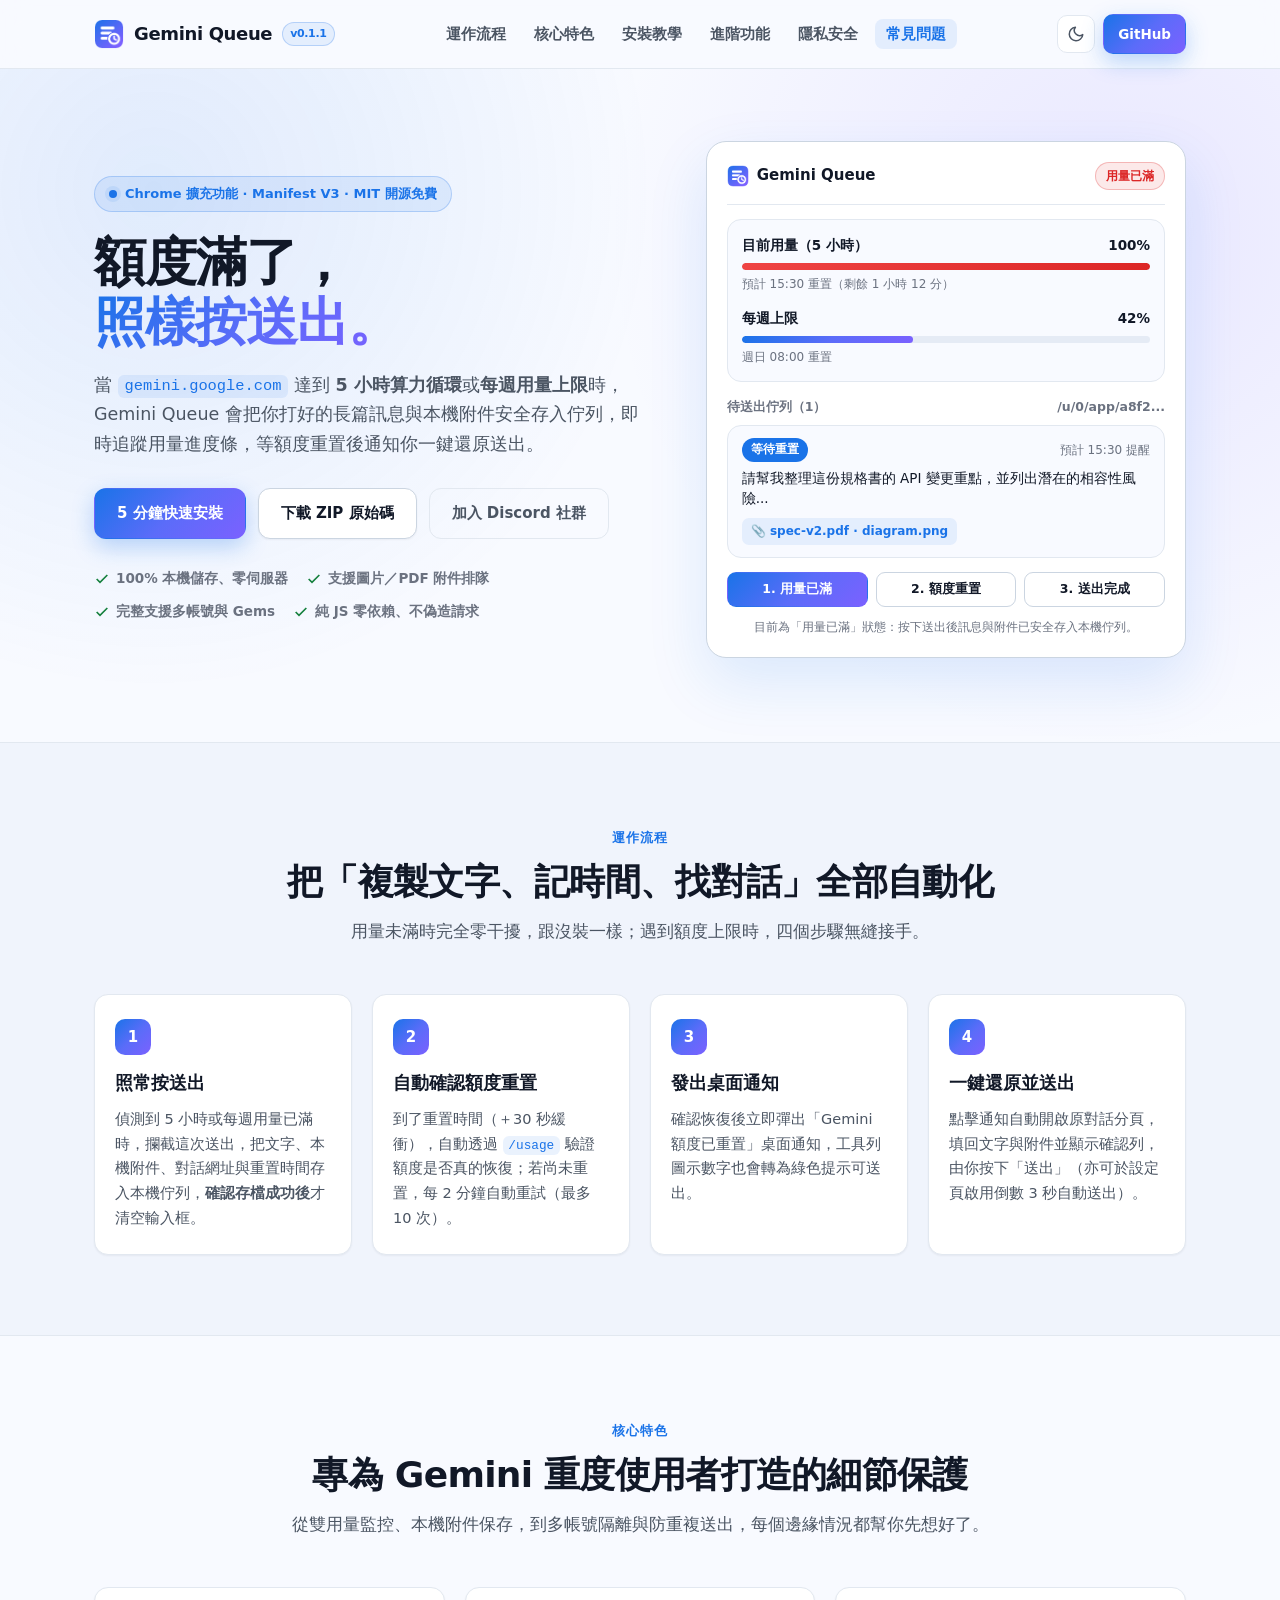
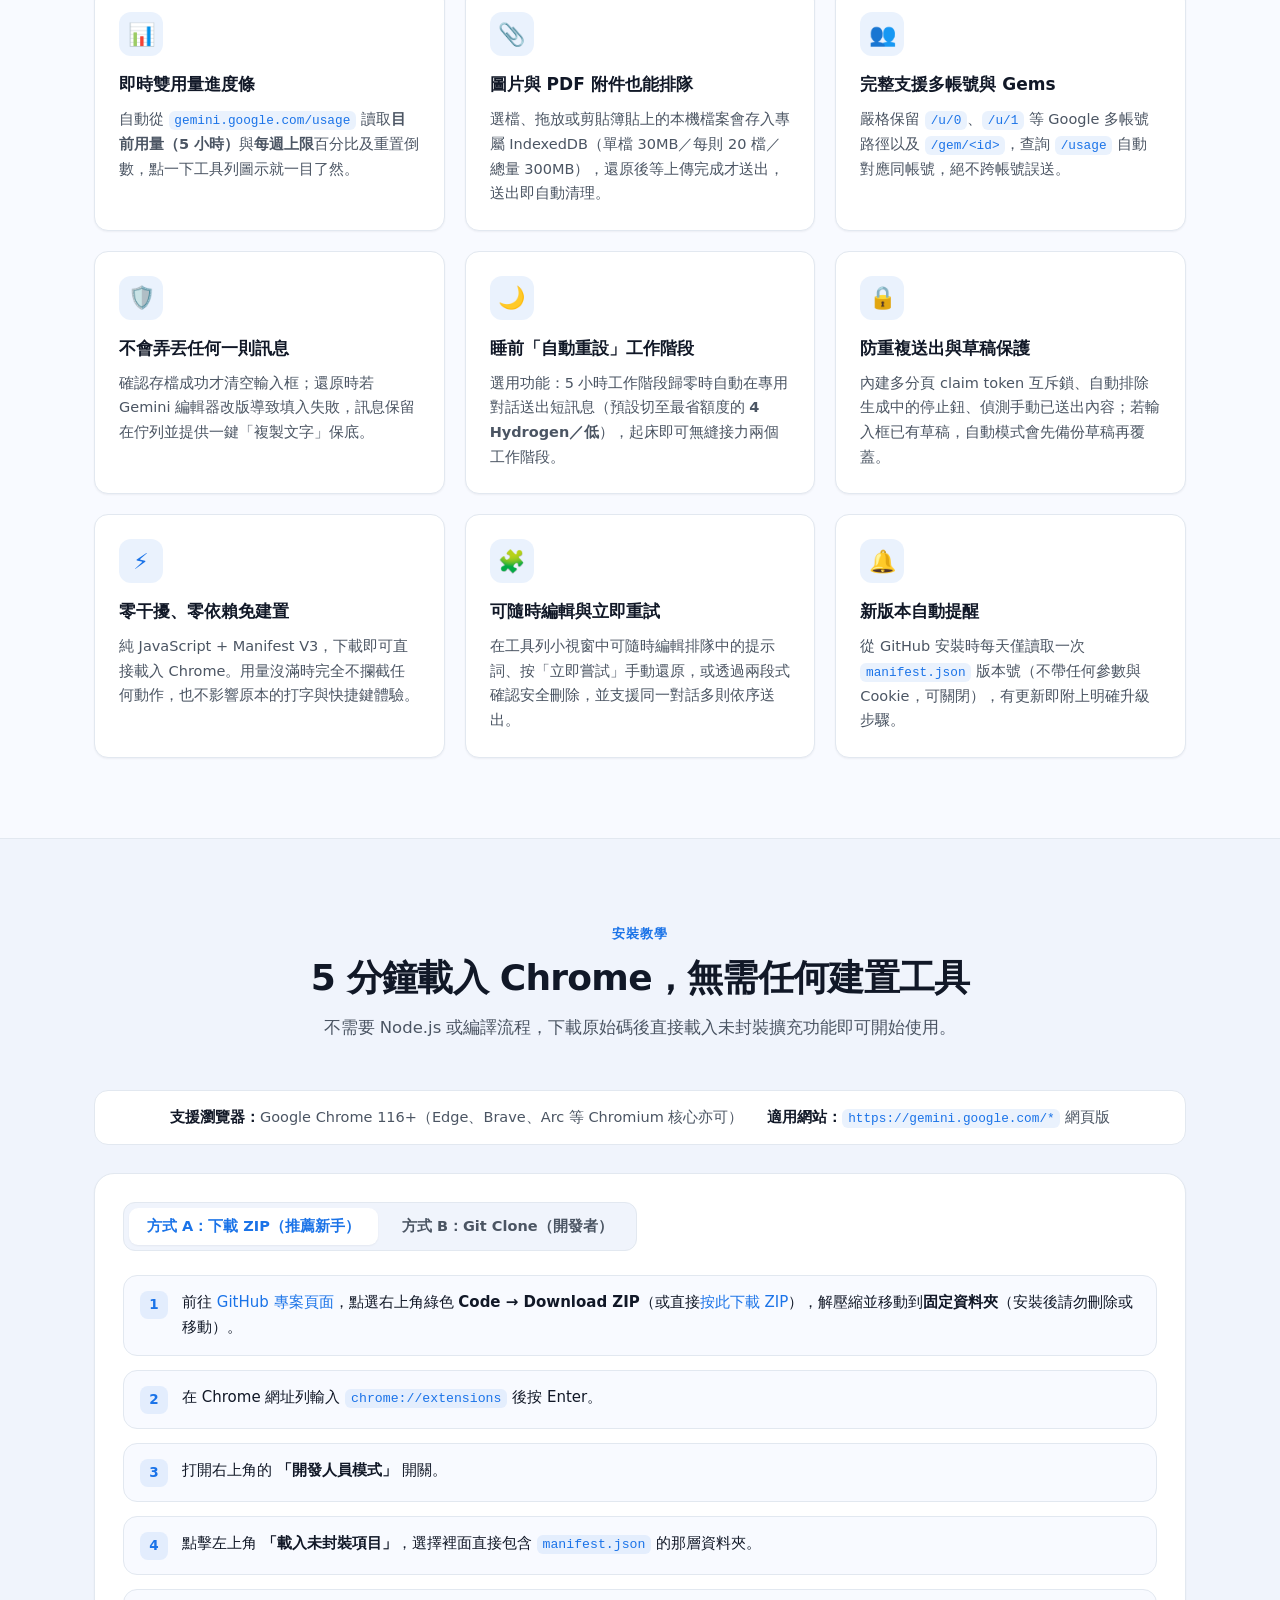
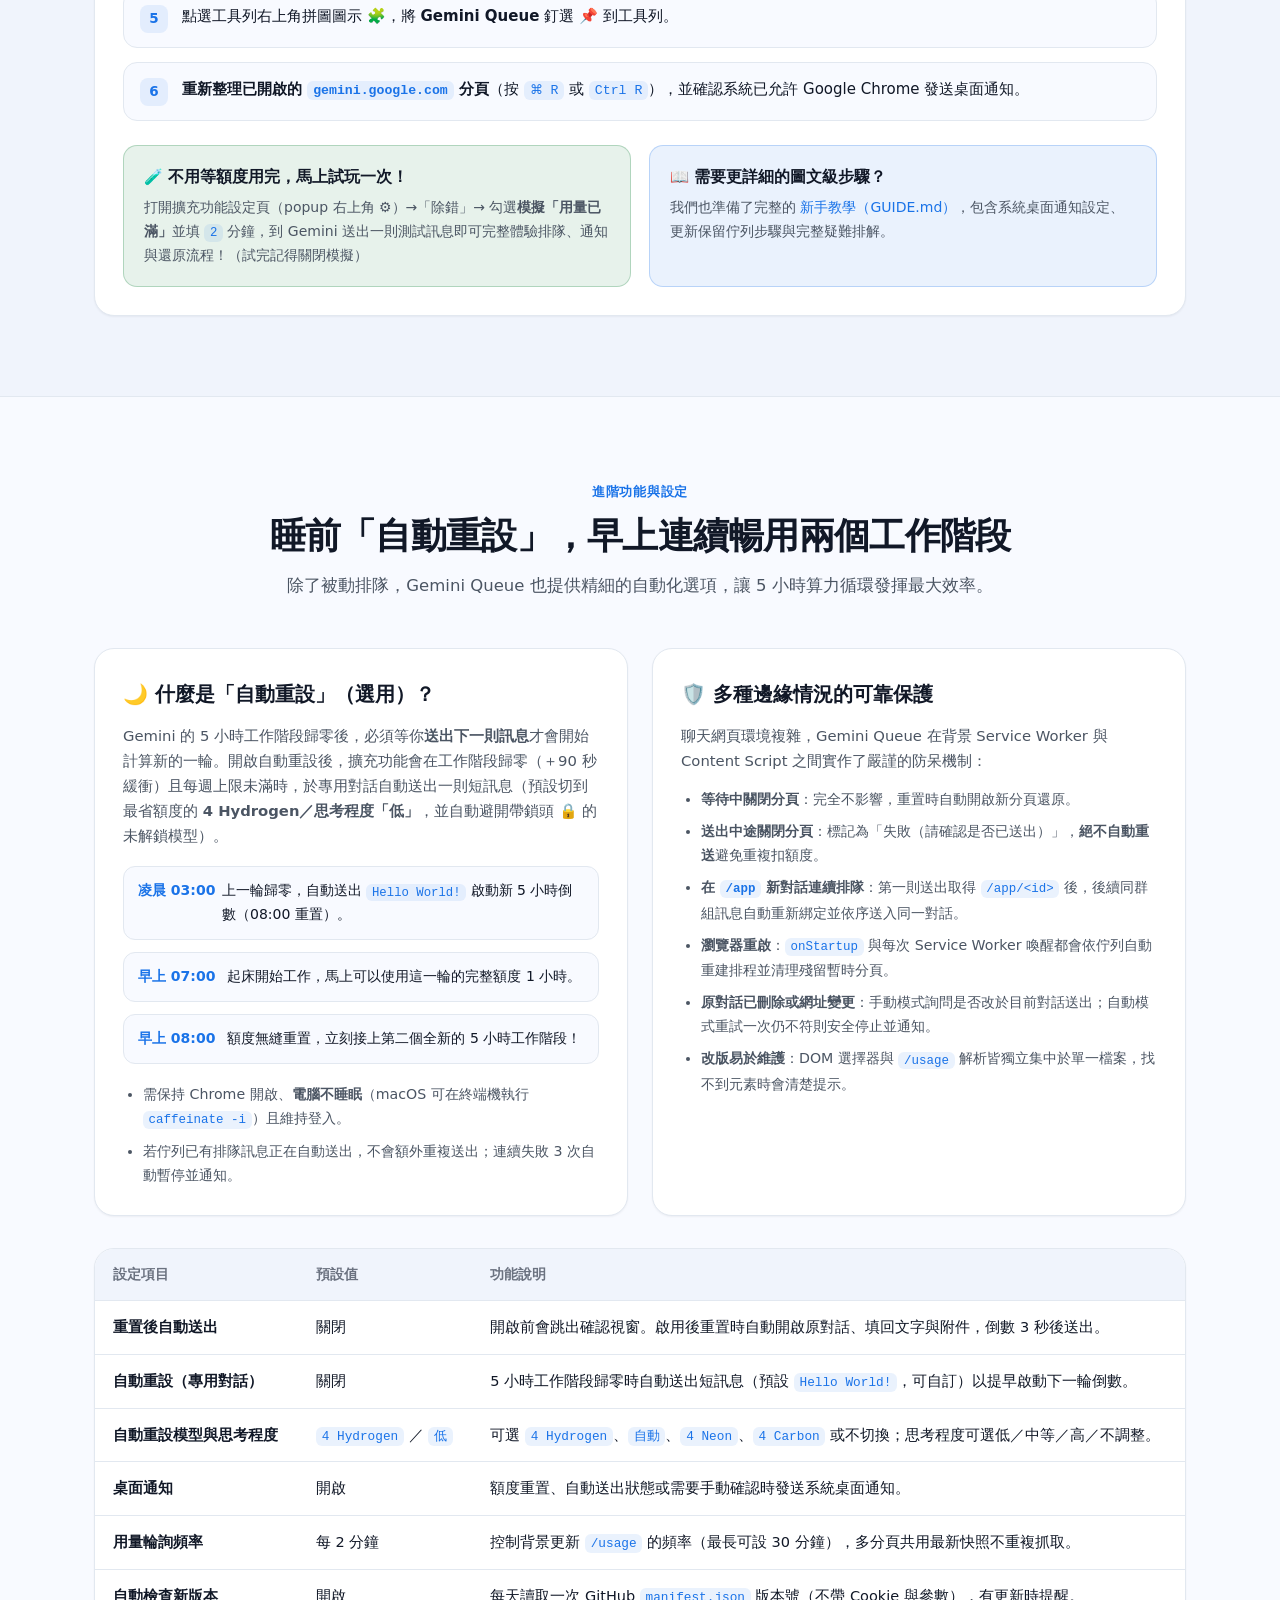
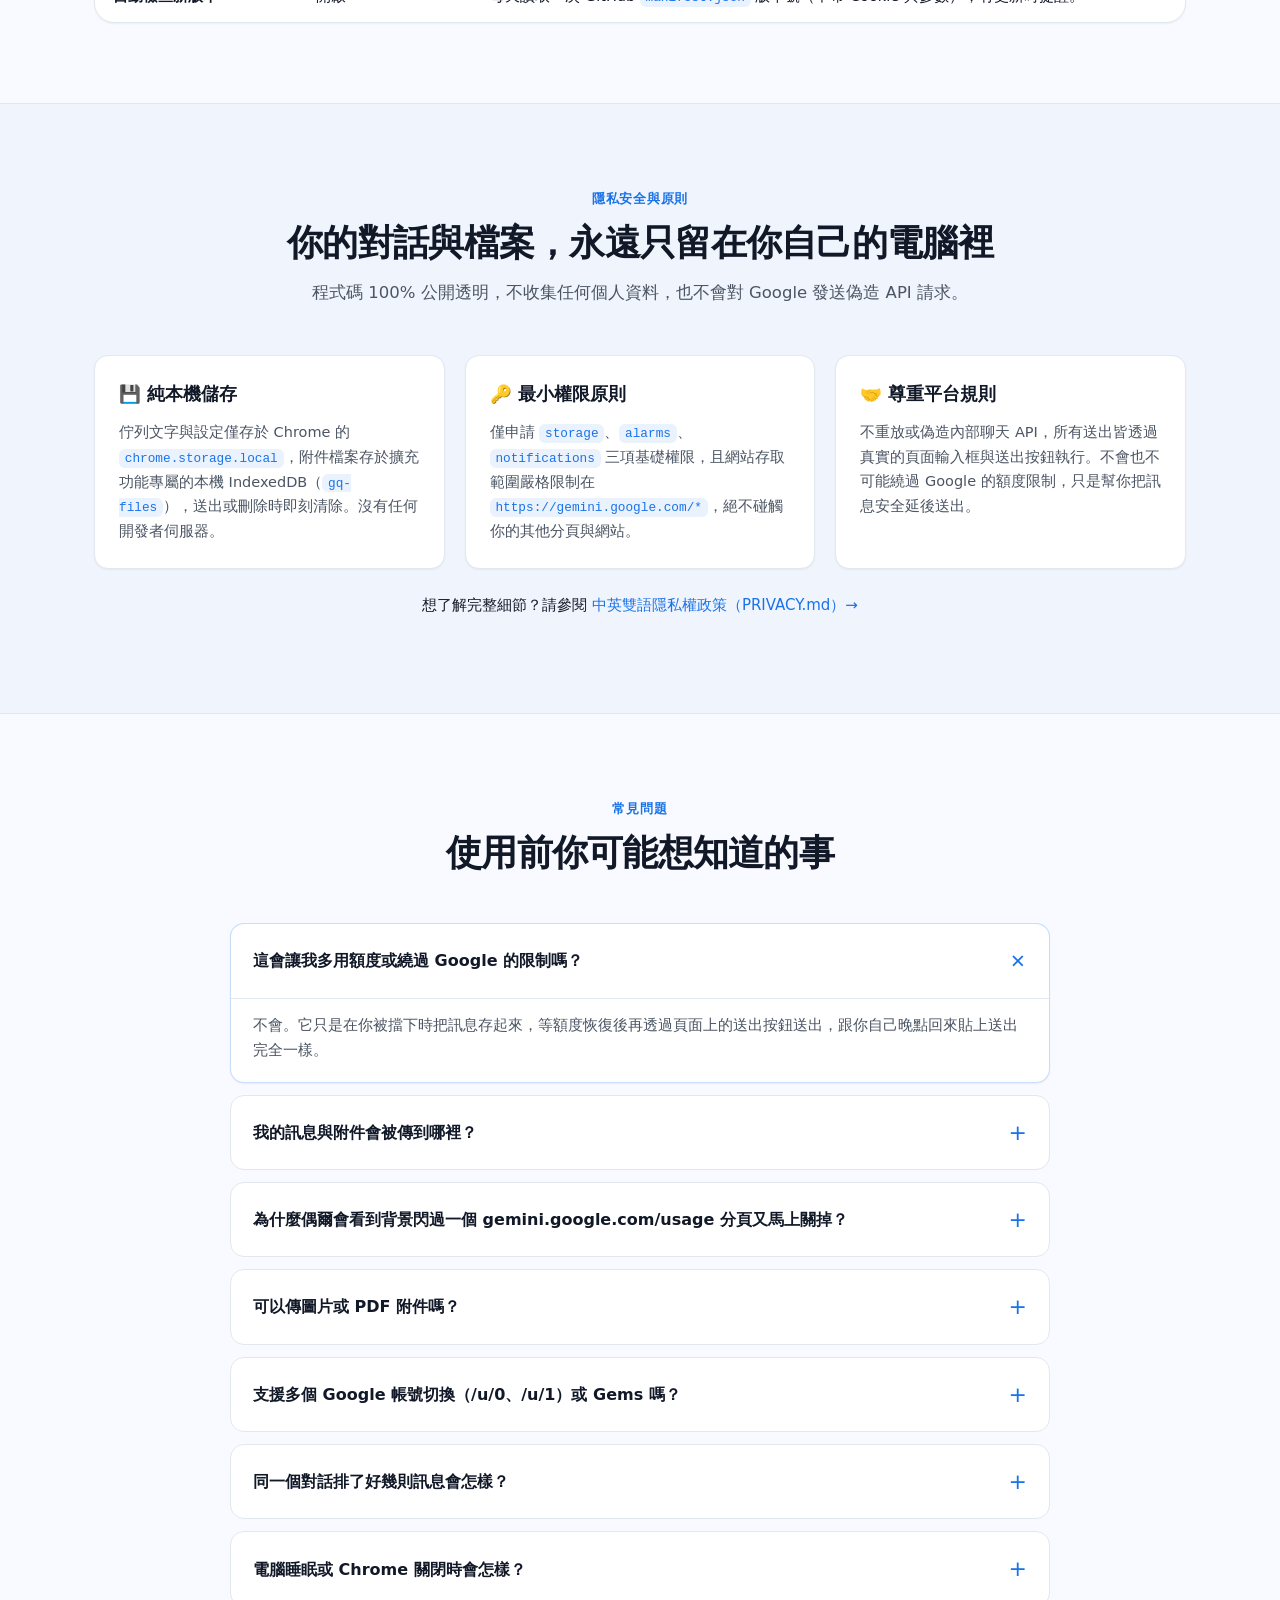
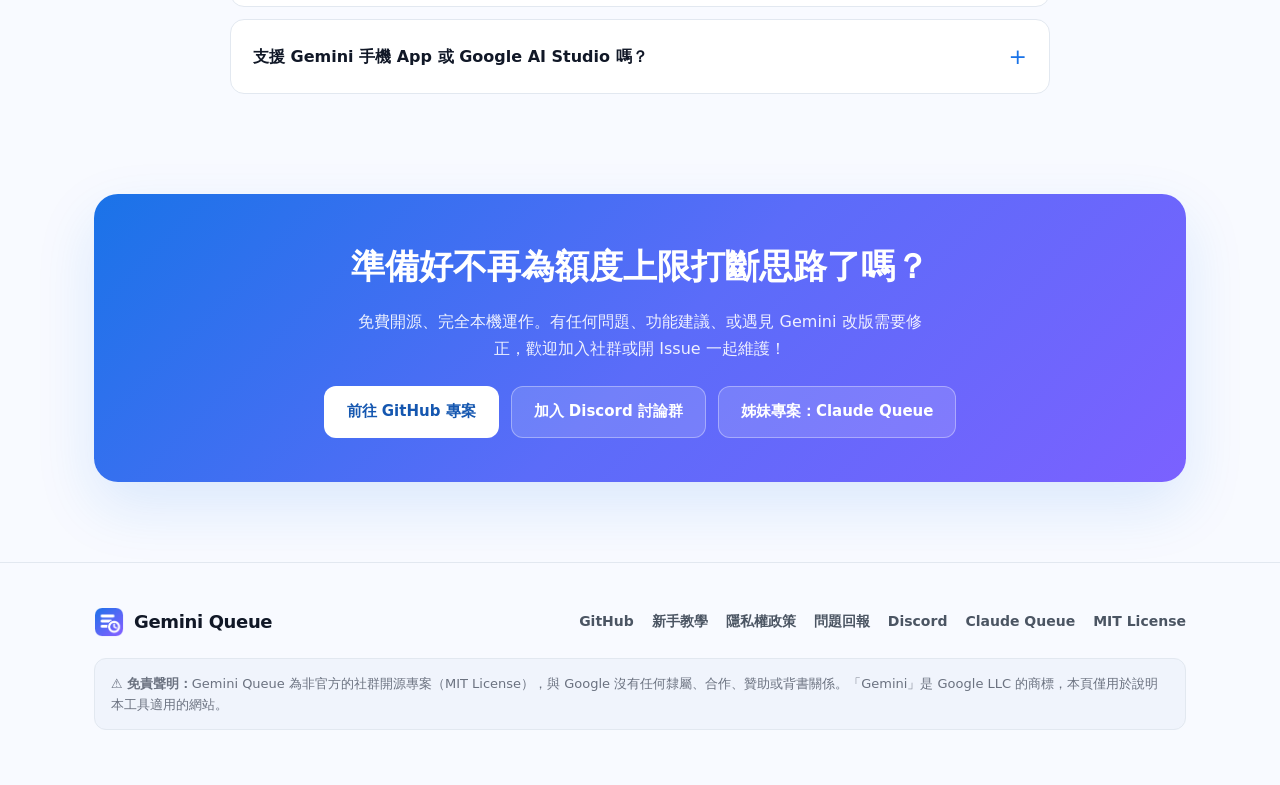
==== commit a7eabeb5: "Release 0.1.1" ====
--- a/docs/index.html
+++ b/docs/index.html
@@ -60,7 +60,7 @@
         "alternateName": "Gemini 佇列擴充功能",
         "applicationCategory": "BrowserApplication",
         "operatingSystem": "Chrome 116+, Edge, Brave, Arc",
-        "softwareVersion": "0.1.0",
+        "softwareVersion": "0.1.1",
         "inLanguage": "zh-Hant",
         "url": "https://ivantw829.github.io/gemini-queue/",
         "downloadUrl": "https://github.com/ivantw829/gemini-queue",
@@ -143,7 +143,7 @@
       <a class="brand" href="#top" aria-label="Gemini Queue 首頁">
         <img src="assets/icon32.png" alt="Gemini Queue 圖示" width="30" height="30">
         <span>Gemini Queue</span>
-        <span class="version-tag">v0.1.0</span>
+        <span class="version-tag">v0.1.1</span>
       </a>
 
       <nav aria-label="主要導覽">
